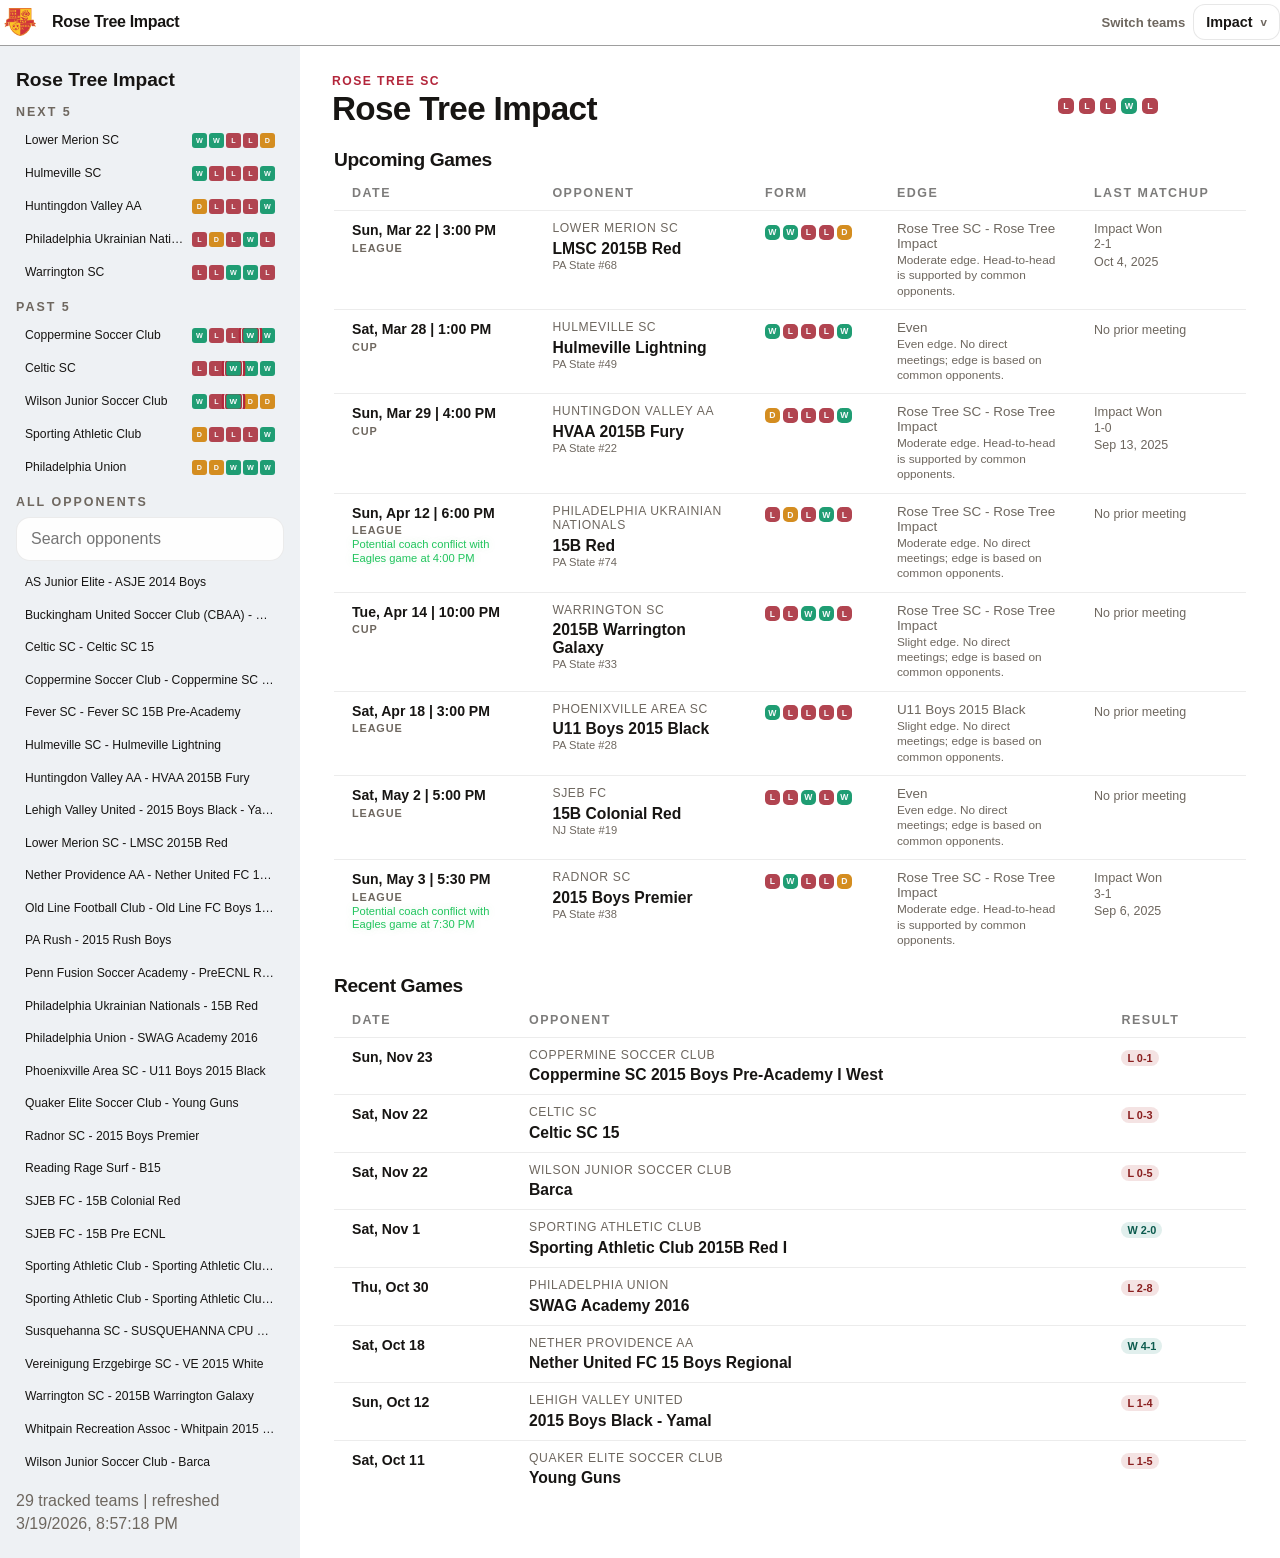
==== rtsc-soccer-wizard/web/index.html @ 635831fa "Initial GitHub Pages site" ====
<!DOCTYPE html>
<html lang="en">
  <head>
    <meta charset="UTF-8" />
    <meta name="viewport" content="width=device-width, initial-scale=1.0" />
    <title>Local Soccer Wizard</title>
    <link rel="icon" type="image/jpeg" href="../images/logo.jpg" />
    <link rel="stylesheet" href="./styles.css" />
  </head>
  <body>
    <header class="app-topbar">
      <div class="brand-lockup">
        <div class="brand-mark" aria-hidden="true">
          <img src="../images/logo.jpg" alt="" />
        </div>
        <div class="brand-copy">
          <span class="brand-name">Local Soccer Wizard</span>
        </div>
      </div>
      <button
        type="button"
        class="mobile-sidebar-toggle"
        id="mobile-sidebar-toggle"
        aria-controls="app-sidebar"
        aria-expanded="false"
        aria-label="Browse teams"
        >
        &#9776;
      </button>
      <nav class="anchor-nav" id="anchor-nav" aria-label="Anchor teams"></nav>
    </header>

    <div class="page-shell">
      <aside class="sidebar" id="app-sidebar">
        <div class="sidebar-header">
          <p class="anchor-highlight" id="sidebar-anchor-name"></p>
          <button type="button" class="mobile-sidebar-close" id="mobile-sidebar-close" aria-label="Close browse panel">Close</button>
        </div>

        <div class="sidebar-home">
          <button type="button" class="home-nav-button" id="home-nav-button">Home</button>
        </div>

        <section class="sidebar-section sidebar-switcher" id="sidebar-switcher">
          <h3>Switch Teams</h3>
          <div id="sidebar-anchor-switch"></div>
        </section>

        <div class="sidebar-sections">
          <section class="sidebar-section">
            <h3>Next 5</h3>
            <div id="upcoming-team-list" class="sidebar-link-list"></div>
          </section>
          <section class="sidebar-section">
            <h3>Past 5</h3>
            <div id="recent-team-list" class="sidebar-link-list"></div>
          </section>
          <section class="sidebar-section">
            <h3>All Opponents</h3>
            <div class="sidebar-section-search">
              <input id="team-search" class="search-input" type="search" placeholder="Search opponents" />
            </div>
            <div id="all-team-list" class="sidebar-link-list"></div>
          </section>
        </div>
        <div class="dataset-meta" id="dataset-meta">Loading dataset...</div>
      </aside>
      <button type="button" class="mobile-sidebar-backdrop" id="mobile-sidebar-backdrop" aria-label="Close browse panel" hidden></button>

      <main class="content">
        <section class="hero" id="hero">
          <div class="hero-copy">
              <div class="hero-nav">
                <button type="button" class="back-button" id="back-button">Back</button>
              </div>
              <p class="eyebrow" id="hero-eyebrow">Selected Team</p>
              <p class="hero-club" id="team-club"></p>
              <div class="hero-title-row">
                <h2 id="team-title">Loading...</h2>
                <a id="team-gotsport-link" href="#" target="_blank" rel="noreferrer">Open on GotSport</a>
              </div>
              <p id="team-subtitle"></p>
              <p class="hero-link-row"><button type="button" class="hero-home-link" id="team-home-link">Back to anchor home</button></p>
            </div>
          <div class="hero-meta" id="hero-meta" hidden></div>
        </section>

        <section class="summary-grid" id="summary-grid"></section>
        <section class="panel" id="compare-panel" hidden>
          <div class="compare-summary" id="compare-summary"></div>
        </section>
        <section class="panel" id="home-panel" hidden>
          <div class="panel-header">
            <div>
              <p class="eyebrow">Home</p>
              <h3 id="home-panel-title">Anchor Schedule Snapshot</h3>
              <p class="panel-copy" id="home-panel-copy"></p>
            </div>
          </div>
          <div class="home-sections">
            <div class="home-section">
              <div class="home-section-heading">
                <p class="home-section-kicker">Looking Ahead</p>
                <h4>Upcoming Games</h4>
                <p class="home-section-copy">Schedule pressure, opponent form, and quick matchup context for the next stretch.</p>
              </div>
              <div class="table-wrap">
                <table class="home-upcoming-table">
                  <thead>
                    <tr>
                      <th>Date</th>
                      <th>Opponent</th>
                      <th>Form</th>
                      <th>Edge</th>
                      <th>Last Matchup</th>
                    </tr>
                  </thead>
                  <tbody id="home-upcoming-body"></tbody>
                </table>
              </div>
            </div>
            <div class="home-section">
              <div class="home-section-heading">
                <p class="home-section-kicker">Recent Read</p>
                <h4>Recent Games</h4>
                <p class="home-section-copy">A clean look back at the latest results and the teams that shaped recent form.</p>
              </div>
              <div class="table-wrap">
                <table class="home-recent-table">
                  <thead>
                    <tr>
                      <th>Date</th>
                      <th>Opponent</th>
                      <th>Result</th>
                    </tr>
                  </thead>
                  <tbody id="home-recent-body"></tbody>
                </table>
              </div>
            </div>
          </div>
        </section>

        <section class="panel" id="matches-panel">
          <div class="panel-header">
          </div>

          <div class="home-sections matches-sections">
            <div class="home-section">
              <h4 id="historical-section-title">Historical Games</h4>
              <div class="table-wrap">
                <table>
                  <thead>
                    <tr>
                      <th>Date</th>
                      <th>Opponent</th>
                      <th>Result</th>
                      <th>Details</th>
                    </tr>
                  </thead>
                  <tbody id="historical-matches-body"></tbody>
                </table>
              </div>
            </div>
            <div class="home-section">
              <h4>Upcoming Games</h4>
              <div class="table-wrap">
                <table>
                  <thead>
                    <tr>
                      <th>Date</th>
                      <th>Opponent</th>
                      <th>Result</th>
                      <th>Details</th>
                    </tr>
                  </thead>
                  <tbody id="upcoming-matches-body"></tbody>
                </table>
              </div>
            </div>
          </div>
        </section>
      </main>
    </div>
    <script type="module" src="./app.js"></script>
  </body>
</html>
---- rtsc-soccer-wizard/web/styles.css ----
:root,
:root[data-theme="light"] {
  color-scheme: light;
  --bg: #edf0f4;
  --panel: rgba(255, 255, 255, 0.86);
  --panel-strong: #f9fafc;
  --ink: #1f2937;
  --muted: #5f6b7a;
  --accent: #b3263b;
  --accent-soft: rgba(179, 38, 59, 0.12);
  --accent-warm: #f0b323;
  --border: rgba(31, 41, 55, 0.12);
  --shadow: 0 18px 45px rgba(15, 23, 42, 0.12);
  --font-main: "Trebuchet MS", "Segoe UI", sans-serif;
  --font-display: Georgia, "Times New Roman", serif;
}

* {
  box-sizing: border-box;
}

body {
  margin: 0;
  min-height: 100vh;
  color: var(--ink);
  font-family: var(--font-main);
  background:
    radial-gradient(circle at top left, rgba(179, 38, 59, 0.08), transparent 32%),
    radial-gradient(circle at bottom right, rgba(15, 23, 42, 0.08), transparent 30%),
    linear-gradient(135deg, #f5f7fa, var(--bg));
}

a {
  color: var(--accent);
}

.page-shell {
  display: grid;
  grid-template-columns: 320px 1fr;
  min-height: 100vh;
}

.sidebar {
  padding: 18px 14px;
  border-right: 1px solid var(--border);
  background: rgba(244, 247, 251, 0.78);
  backdrop-filter: blur(8px);
}

.panel-header h3,
#team-title {
  margin: 0;
  font-family: var(--font-display);
  letter-spacing: 0.01em;
}

.anchor-highlight {
  margin: 0;
  color: var(--accent-warm);
  font-weight: 700;
  font-size: 1.1rem;
  line-height: 1.2;
}

.anchor-inline {
  margin: 0 0 8px;
}

.hero-club {
  margin: 0 0 4px;
  color: var(--muted);
  line-height: 1.2;
}

.eyebrow {
  margin: 0 0 8px;
  text-transform: uppercase;
  letter-spacing: 0.16em;
  font-size: 0.72rem;
  color: #9e2235;
  font-weight: 700;
}

#team-subtitle,
.dataset-meta {
  color: var(--muted);
  line-height: 1.45;
}

.dataset-meta {
  margin-top: 14px;
}

.sidebar-home {
  margin-top: 14px;
}

.home-nav-button {
  width: 100%;
  padding: 11px 12px;
  border: 1px solid rgba(179, 38, 59, 0.28);
  border-radius: 14px;
  background: rgba(240, 179, 35, 0.12);
  color: var(--accent);
  font: inherit;
  font-weight: 700;
  text-align: left;
  cursor: pointer;
}

.home-nav-button:hover {
  background: rgba(240, 179, 35, 0.18);
}

.search-label {
  display: block;
  margin-bottom: 6px;
  font-size: 0.85rem;
  color: var(--muted);
}

.mode-toggle {
  display: inline-flex;
  gap: 6px;
  padding: 3px;
  border: 1px solid var(--border);
  border-radius: 999px;
  background: rgba(255, 255, 255, 0.7);
}

.mode-option {
  position: relative;
  cursor: pointer;
}

.mode-option input {
  position: absolute;
  opacity: 0;
  inset: 0;
}

.mode-option span {
  display: inline-flex;
  align-items: center;
  justify-content: center;
  min-width: 60px;
  padding: 5px 10px;
  border-radius: 999px;
  color: var(--muted);
  font-size: 0.8rem;
  font-weight: 700;
}

.mode-option input:checked + span {
  background: rgba(240, 179, 35, 0.16);
  color: var(--accent);
}

.search-input,
.toolbar-search,
.toolbar-select {
  width: 100%;
  padding: 12px 14px;
  border: 1px solid var(--border);
  border-radius: 14px;
  background: rgba(255, 255, 255, 0.9);
  color: var(--ink);
  font: inherit;
}

.name-club {
  color: var(--muted);
  font-size: 0.75rem;
  line-height: 1.2;
}

.name-block {
  display: grid;
  gap: 2px;
}

.name-team {
  font-weight: 700;
  line-height: 1.2;
}

.name-rank {
  color: var(--muted);
  font-size: 0.72rem;
  line-height: 1.2;
}

.name-club.compact,
.name-team.compact {
  font-size: 0.86rem;
}

.name-link {
  display: block;
}

.content {
  width: min(1380px, 100%);
  margin: 0 auto;
  padding: 24px 28px 28px;
  display: grid;
  gap: 16px;
  align-content: start;
}

.topbar {
  display: flex;
  justify-content: flex-end;
  margin-bottom: -4px;
}

.settings-group {
  display: grid;
  gap: 4px;
  justify-items: end;
}

.settings-label {
  margin-bottom: 0;
}

.sidebar-sections {
  margin-top: 14px;
  display: grid;
  gap: 14px;
}

.sidebar-section h3 {
  margin: 0 0 8px;
  padding: 6px 8px;
  border-radius: 10px;
  background: rgba(240, 179, 35, 0.12);
  color: var(--accent);
  font-size: 0.8rem;
  text-transform: uppercase;
  letter-spacing: 0.12em;
}

.sidebar-link-list {
  display: grid;
  gap: 6px;
}

.sidebar-section-search {
  margin-bottom: 8px;
}

.sidebar-link {
  position: relative;
  display: grid;
  gap: 2px;
  width: 100%;
  padding: 8px 10px;
  border: 1px solid transparent;
  border-radius: 12px;
  background: rgba(255, 255, 255, 0.45);
  color: var(--ink);
  font: inherit;
  text-align: left;
  cursor: pointer;
}

.sidebar-link-compact {
  display: flex;
  align-items: center;
  justify-content: space-between;
  gap: 8px;
  min-width: 0;
  overflow: visible;
  padding: 5px 8px;
}

.sidebar-link:hover,
.sidebar-link.is-active {
  border-color: rgba(179, 38, 59, 0.25);
  background: rgba(255, 255, 255, 0.7);
}

.sidebar-link-title,
.sidebar-link-text {
  line-height: 1.25;
}

.sidebar-link-compact .sidebar-link-title,
.sidebar-link-compact .sidebar-link-text {
  font-size: 0.76rem;
  line-height: 1.2;
}

.sidebar-link-inline {
  display: inline-flex;
  align-items: baseline;
  gap: 0;
  min-width: 0;
  flex: 1 1 auto;
  white-space: nowrap;
  overflow: hidden;
  text-overflow: ellipsis;
}

.sidebar-link-inline .sidebar-link-text,
.sidebar-link-inline .sidebar-link-date {
  overflow: hidden;
  text-overflow: ellipsis;
}

.sidebar-link-date {
  font-size: 0.76rem;
  line-height: 1.2;
  color: var(--text-muted);
  flex: 0 1 auto;
}

.sidebar-form-strip {
  display: inline-flex;
  align-items: center;
  gap: 2px;
  flex: 0 0 auto;
  max-width: 100%;
  overflow: hidden;
}

.sidebar-form-strip .home-form-cell {
  min-width: 11px;
  min-height: 11px;
  padding: 0;
  border-radius: 3px;
  font-size: 0.45rem;
  line-height: 11px;
}

.sidebar-link-meta,
.sidebar-empty {
  color: var(--muted);
  font-size: 0.76rem;
}

.hero,
.panel,
.summary-card {
  background: var(--panel);
  border: 1px solid var(--border);
  border-radius: 24px;
  box-shadow: var(--shadow);
  backdrop-filter: blur(8px);
}

.hero {
  display: flex;
  justify-content: space-between;
  gap: 14px;
  padding: 20px 22px;
}

.hero-nav {
  margin-bottom: 4px;
}

.back-button {
  padding: 6px 10px;
  border: 1px solid var(--border);
  border-radius: 999px;
  background: rgba(255, 255, 255, 0.5);
  color: var(--muted);
  font: inherit;
  cursor: pointer;
}

.back-button:hover {
  background: rgba(255, 255, 255, 0.75);
}

#team-title {
  font-size: clamp(2rem, 2vw, 2.7rem);
}

.hero-meta {
  display: flex;
  flex-wrap: wrap;
  gap: 8px;
  align-content: flex-start;
  justify-content: flex-end;
}

.summary-grid {
  display: grid;
  grid-template-columns: repeat(auto-fit, minmax(170px, 1fr));
  gap: 8px;
  align-items: start;
  grid-auto-rows: 1fr;
}

.summary-card {
  padding: 16px 18px;
  align-self: start;
  min-height: 150px;
  display: flex;
  flex-direction: column;
}

.summary-card h4,
.summary-card p {
  margin: 0;
}

.summary-card h4 {
  color: var(--muted);
  font-size: 0.82rem;
  text-transform: uppercase;
  letter-spacing: 0.12em;
}

.summary-card p {
  margin-top: 8px;
  font-size: 1.7rem;
  font-family: var(--font-display);
}

.summary-value {
  min-height: 2.3em;
}

.summary-card.compact p {
  font-size: 1.25rem;
}

.summary-value-positive {
  color: #2ea8a1;
}

.summary-value-negative {
  color: #2ea8a1;
}

.summary-value-neutral {
  color: var(--muted);
}

.summary-card .summary-subtext {
  margin-top: 4px;
  color: var(--muted);
  font-size: 0.84rem;
  line-height: 1.35;
}

.summary-card-insights {
  min-width: min(420px, 100%);
  padding: 4px 0 0;
}

.summary-insight-list {
  margin: 4px 0 0;
  padding-left: 18px;
  color: var(--muted);
  font-size: 0.88rem;
  line-height: 1.35;
}

.summary-insight-list li + li {
  margin-top: 4px;
}

.summary-insight-label {
  color: var(--ink);
  font-weight: 600;
}

.summary-headtohead-list {
  display: grid;
  gap: 6px;
  margin-top: 4px;
}

.summary-headtohead-item {
  display: grid;
  grid-template-columns: auto auto 1fr auto;
  gap: 8px;
  align-items: center;
  min-width: 0;
  padding: 8px 10px;
  border: 1px solid rgba(23, 21, 19, 0.08);
  border-radius: 12px;
  background: rgba(255, 255, 255, 0.72);
}

.summary-headtohead-date,
.summary-headtohead-score {
  color: var(--muted);
  font-size: 0.82rem;
  line-height: 1.3;
}

.summary-headtohead-opponent {
  color: var(--ink);
  font-size: 0.86rem;
  line-height: 1.3;
  font-weight: 600;
}

.compare-ribbon {
  display: grid;
  grid-template-columns: 2.1fr 1.25fr 0.9fr;
  gap: 18px;
  align-items: start;
  padding: 6px 0 2px;
}

.compare-ribbon-section {
  min-width: 0;
}

.compare-ribbon-kicker {
  display: block;
  margin-bottom: 8px;
  color: var(--muted);
  font-size: 0.7rem;
  font-weight: 700;
  letter-spacing: 0.14em;
  text-transform: uppercase;
}

.compare-ribbon-value,
.compare-ribbon-edge-label {
  color: var(--ink);
  font-size: 0.92rem;
  line-height: 1.45;
}

.compare-ribbon-match-list {
  display: grid;
  gap: 6px;
}

.compare-ribbon-match {
  display: grid;
  grid-template-columns: auto 1fr auto auto;
  gap: 8px;
  align-items: center;
  min-width: 0;
}

.compare-ribbon-date,
.compare-ribbon-score,
.compare-ribbon-empty,
.compare-ribbon-record-label,
.compare-ribbon-edge-note {
  color: var(--muted);
  font-size: 0.82rem;
  line-height: 1.35;
}

.compare-ribbon-opponent,
.compare-ribbon-record-value {
  color: var(--ink);
  font-size: 0.86rem;
  line-height: 1.3;
}

.compare-ribbon-opponent {
  overflow: hidden;
  text-overflow: ellipsis;
  white-space: nowrap;
}

.compare-ribbon-records {
  display: grid;
  gap: 6px;
}

.compare-ribbon-record {
  display: flex;
  align-items: baseline;
  justify-content: space-between;
  gap: 10px;
}

.compare-ribbon-record-label,
.compare-ribbon-record-value {
  white-space: nowrap;
}

.compare-ribbon-edge-label {
  font-weight: 500;
}

.compare-ribbon-edge-note {
  margin-top: 4px;
}

.panel {
  padding: 16px 18px;
}

.home-sections {
  display: grid;
  grid-template-columns: 1fr;
  gap: 14px;
  align-items: start;
}

.matches-sections {
  gap: 12px;
}

.home-section {
  align-self: start;
  padding: 14px 16px;
  border-radius: 20px;
  background: rgba(255, 255, 255, 0.62);
  border: 1px solid var(--border);
}

.home-section h4 {
  margin: 0 0 8px;
  font-family: var(--font-display);
  font-size: 1.22rem;
}

.hero-home {
  position: relative;
  overflow: visible;
  align-items: start;
  min-height: 118px;
  padding: 16px 18px 14px;
  border-color: rgba(240, 191, 76, 0.16);
  background:
    linear-gradient(135deg, rgba(222, 75, 96, 0.08), transparent 34%),
    radial-gradient(circle at top right, rgba(240, 191, 76, 0.12), transparent 36%),
    linear-gradient(180deg, rgba(11, 16, 22, 0.12), rgba(11, 16, 22, 0));
}

.hero-home::after {
  content: "";
  position: absolute;
  inset: 0;
  background:
    linear-gradient(90deg, rgba(255, 255, 255, 0.02), transparent 24%),
    linear-gradient(180deg, transparent 0%, rgba(255, 255, 255, 0.015) 100%);
  pointer-events: none;
}

.hero-home .hero-copy {
  position: relative;
  z-index: 1;
  max-width: 760px;
}

.hero-home .eyebrow {
  margin-bottom: 6px;
}

.hero-home .hero-club {
  margin-bottom: 2px;
  font-size: 0.95rem;
  letter-spacing: 0.08em;
  text-transform: uppercase;
}

.hero-home #team-title {
  font-size: clamp(2.2rem, 3.6vw, 3.4rem);
  line-height: 0.94;
  max-width: 13ch;
}

.hero-home #team-subtitle {
  max-width: 58ch;
  margin: 8px 0 0;
  font-size: 0.94rem;
  line-height: 1.45;
}

.hero-home #team-gotsport-link,
.home-dashboard .panel-header .eyebrow {
  color: var(--accent-warm);
}

.hero-home .hero-nav,
.hero-home #team-gotsport-link {
  display: none;
}

.hero-home .hero-meta {
  position: relative;
  z-index: 1;
  flex: 0 0 auto;
  justify-content: flex-end;
  min-width: 210px;
}

.home-dashboard {
  padding-top: 6px;
}

.home-dashboard .panel-header {
  margin-bottom: 18px;
}

.home-dashboard #home-panel-title {
  font-size: clamp(1.6rem, 2.3vw, 2.3rem);
  line-height: 1.02;
}

.hero-stat-card {
  min-width: 200px;
  padding: 10px 12px;
  border-radius: 16px;
  border: 1px solid rgba(240, 191, 76, 0.16);
  background: rgba(9, 14, 22, 0.22);
  box-shadow: inset 0 1px 0 rgba(255, 255, 255, 0.03);
}

.hero-stat-label {
  display: inline-block;
  margin-bottom: 8px;
  color: var(--muted);
  font-size: 0.72rem;
  font-weight: 700;
  letter-spacing: 0.14em;
  text-transform: uppercase;
}

.hero-stat-card .home-form-strip {
  gap: 5px;
}

.hero-stat-card .home-form-cell {
  width: 22px;
  height: 22px;
  border-radius: 7px;
  font-size: 0.7rem;
}

.hero-stat-caption,
.hero-stat-empty {
  margin-top: 8px;
  color: var(--muted);
  font-size: 0.8rem;
  line-height: 1.35;
}

.home-metric {
  position: relative;
  overflow: hidden;
  background:
    linear-gradient(180deg, rgba(255, 255, 255, 0.1), transparent 100%),
    var(--panel);
}

.home-metric::before {
  content: "";
  position: absolute;
  inset: 0 auto 0 0;
  width: 4px;
  background: linear-gradient(180deg, var(--accent-warm), rgba(222, 75, 96, 0.5));
  opacity: 0.9;
}

.home-metric-featured {
  background:
    linear-gradient(135deg, rgba(240, 191, 76, 0.16), rgba(222, 75, 96, 0.08) 58%, transparent),
    var(--panel);
  border-color: rgba(240, 191, 76, 0.24);
}

.home-metric p {
  font-size: 1.9rem;
  line-height: 1.02;
}

.home-metric .summary-subtext {
  font-size: 0.86rem;
}

.home-section .table-wrap {
  border-radius: 16px;
  overflow: hidden;
  border: 1px solid rgba(148, 163, 184, 0.12);
  padding-top: 8px;
}

.home-section table {
  background: rgba(255, 255, 255, 0.02);
}

.home-section thead th {
  padding: 6px 14px 12px;
}

.home-section tbody td {
  padding: 12px 14px;
}

.home-upcoming-table thead th:nth-child(3),
.home-upcoming-table tbody td:nth-child(3) {
  width: 132px;
}

.home-upcoming-table thead th:nth-child(5),
.home-upcoming-table tbody td:nth-child(5) {
  width: 170px;
}

.home-section tbody tr:hover td {
  background: rgba(240, 191, 76, 0.04);
}

.home-date-pill {
  display: inline-flex;
  align-items: center;
  padding: 6px 10px;
  border-radius: 999px;
  background: rgba(148, 163, 184, 0.1);
  color: var(--ink);
  font-size: 0.82rem;
  font-weight: 700;
  letter-spacing: 0.02em;
}

.home-date-stack {
  display: inline-grid;
  gap: 2px;
}

.home-date-inline {
  display: inline-block;
  color: var(--ink);
  font-size: 0.88rem;
  font-weight: 600;
  line-height: 1.25;
}

.home-time-pill {
  display: inline-flex;
  align-items: center;
  justify-content: center;
  padding: 4px 8px;
  border-radius: 999px;
  font-size: 0.72rem;
  font-weight: 600;
  line-height: 1;
  color: var(--text-muted);
  background: rgba(148, 163, 184, 0.1);
}

.home-conflict-note {
  display: block;
  font-size: 0.7rem;
  line-height: 1.2;
  color: var(--text-muted);
}

.home-conflict-conflict {
  color: #22c55e;
  font-weight: 800;
  text-shadow: 0 0 10px rgba(34, 197, 94, 0.18);
}

.home-conflict-possible {
  color: #d8c79c;
}

.home-competition-pill {
  display: inline-flex;
  align-items: center;
  justify-content: center;
  width: fit-content;
  padding: 3px 8px;
  border-radius: 999px;
  font-size: 0.68rem;
  font-weight: 700;
  letter-spacing: 0.08em;
  text-transform: uppercase;
  color: var(--muted);
  background: rgba(148, 163, 184, 0.12);
}

.home-competition-league {
  color: #8f5b00;
  background: rgba(240, 191, 76, 0.16);
}

.home-competition-tournament {
  color: #8bb8ff;
  background: rgba(139, 184, 255, 0.16);
}

.home-competition-cup {
  color: #9ce0cf;
  background: rgba(31, 157, 115, 0.18);
}

#home-panel .name-block {
  gap: 4px;
}

#home-panel .name-club.compact {
  font-size: 0.76rem;
  letter-spacing: 0.05em;
  text-transform: uppercase;
}

#home-panel .name-team.compact {
  font-size: 0.98rem;
  line-height: 1.15;
}

#home-panel .name-rank.compact {
  display: block;
  margin-top: 1px;
  font-size: 0.7rem;
}

.home-edge-stack {
  gap: 6px;
}

.home-edge-row {
  display: flex;
  flex-wrap: wrap;
  gap: 8px;
  align-items: center;
}

.home-edge-label {
  color: var(--muted);
  font-size: 0.78rem;
  text-transform: uppercase;
  letter-spacing: 0.12em;
}

.home-edge-pill {
  display: inline-flex;
  align-items: center;
  padding: 5px 10px;
  border-radius: 999px;
  font-size: 0.84rem;
  font-weight: 700;
  background: rgba(148, 163, 184, 0.12);
}

.home-edge-note {
  max-width: 38ch;
  font-size: 0.8rem;
  line-height: 1.35;
}

.home-form-strip {
  display: inline-grid;
  grid-auto-flow: column;
  gap: 3px;
  align-items: center;
}

.home-form-cell {
  position: relative;
  display: inline-flex;
  align-items: center;
  justify-content: center;
  width: 15px;
  height: 15px;
  border-radius: 5px;
  border: 1px solid transparent;
  font-size: 0.54rem;
  font-weight: 800;
  letter-spacing: 0.02em;
  color: #f8fafc;
  background: rgba(148, 163, 184, 0.16);
  cursor: default;
  outline: none;
}

.home-form-cell::before,
.home-form-cell::after {
  position: absolute;
  left: 50%;
  pointer-events: none;
  opacity: 0;
  transform: translateX(-50%) translateY(4px);
  transition: opacity 120ms ease, transform 120ms ease;
  z-index: 40;
}

.home-form-cell::before {
  content: attr(data-tooltip);
  bottom: calc(100% + 8px);
  min-width: max-content;
  max-width: 220px;
  padding: 7px 9px;
  border-radius: 10px;
  background: rgba(23, 21, 19, 0.94);
  color: #f8fafc;
  font-size: 0.72rem;
  font-weight: 600;
  line-height: 1.3;
  letter-spacing: 0;
  text-align: center;
  white-space: normal;
  box-shadow: 0 10px 22px rgba(15, 23, 42, 0.18);
}

.home-form-cell::after {
  content: "";
  bottom: calc(100% + 3px);
  border-width: 5px 5px 0;
  border-style: solid;
  border-color: rgba(23, 21, 19, 0.94) transparent transparent;
}

.home-form-cell:hover::before,
.home-form-cell:hover::after,
.home-form-cell:focus-visible::before,
.home-form-cell:focus-visible::after {
  opacity: 1;
  transform: translateX(-50%) translateY(0);
}

.home-form-cell:focus-visible {
  box-shadow: 0 0 0 2px rgba(23, 21, 19, 0.16);
}

.home-form-cell-anchor-match {
  border-color: rgba(179, 38, 59, 1);
  box-shadow:
    0 0 0 2px #ffffff,
    0 0 0 4px rgba(179, 38, 59, 0.95);
}

.sidebar-form-strip .home-form-cell-anchor-match {
  border-color: rgba(179, 38, 59, 1);
  box-shadow:
    0 0 0 1px #ece8e1,
    0 0 0 3px rgba(179, 38, 59, 1);
  transform: scale(1.12);
  z-index: 1;
}

.home-form-win {
  background: #1f9d73;
}

.home-form-loss {
  background: #b14450;
}

.home-form-draw {
  background: #d48d20;
}

.home-form-unknown {
  background: rgba(148, 163, 184, 0.24);
  color: var(--ink);
}

.home-form-empty {
  color: var(--muted);
  font-size: 0.84rem;
}

.home-last-matchup {
  display: grid;
  gap: 2px;
}

.home-last-matchup-result {
  display: grid;
  gap: 1px;
  font-size: 0.8rem;
  font-weight: 500;
  line-height: 1.2;
}

.home-last-matchup-label,
.home-last-matchup-score {
  display: block;
}

.home-last-matchup-score {
  font-size: 0.76rem;
}

.home-last-matchup-date,
.home-last-matchup-empty {
  color: var(--muted);
  font-size: 0.78rem;
  line-height: 1.3;
}

.home-result-pill {
  min-width: 28px;
  padding-inline: 7px;
  margin-right: 0;
}

.edge-stack {
  display: grid;
  gap: 4px;
}

.edge-inline {
  display: flex;
  flex-wrap: wrap;
  gap: 6px;
  align-items: baseline;
}

.edge-prefix {
  color: var(--muted);
  font-size: inherit;
}

.edge-name {
  font-weight: 400;
  font-size: inherit;
}

.edge-note {
  color: var(--muted);
  font-size: 0.74rem;
  line-height: 1.3;
}

.edge-team {
  color: #0d4b8f;
}

.edge-impact {
  color: #8f5b00;
}

.edge-even {
  color: #4d5561;
}

.panel-header {
  display: flex;
  justify-content: space-between;
  align-items: flex-end;
  gap: 12px;
  margin-bottom: 0;
}

.toolbar {
  display: flex;
  gap: 8px;
  align-items: center;
}

.toolbar-select {
  width: 180px;
}

.toolbar-search {
  width: 260px;
}

.table-wrap {
  overflow: auto;
}

table {
  width: 100%;
  border-collapse: collapse;
}

thead th {
  text-align: left;
  font-size: 0.78rem;
  text-transform: uppercase;
  letter-spacing: 0.12em;
  color: var(--muted);
  padding: 0 10px 12px;
}

tbody td {
  padding: 10px 8px;
  border-top: 1px solid var(--border);
  vertical-align: top;
}

.table-link {
  padding: 0;
  border: 0;
  background: none;
  color: var(--accent);
  font: inherit;
  text-align: left;
  cursor: pointer;
}

.table-link:hover {
  text-decoration: underline;
}

.opponent-cell {
  display: grid;
  gap: 1px;
}

.compare-box {
  padding: 6px 7px;
  border-radius: 12px;
  background: rgba(240, 179, 35, 0.08);
  border: 1px solid rgba(179, 38, 59, 0.16);
}

.compare-label {
  display: block;
  margin-bottom: 3px;
  font-size: 0.74rem;
  text-transform: uppercase;
  letter-spacing: 0.12em;
  color: var(--accent);
  font-weight: 700;
}

.compare-list {
  display: grid;
  gap: 3px;
}

.compare-item {
  font-size: 0.75rem;
  color: var(--ink);
}

.compare-result {
  display: inline-flex;
  align-items: center;
  justify-content: center;
  min-width: 24px;
  padding: 2px 6px;
  margin-right: 6px;
  border-radius: 999px;
  font-size: 0.68rem;
  font-weight: 700;
}

.compare-result-win {
  color: #0c5b4e;
  background: rgba(15, 122, 108, 0.12);
}

.compare-result-loss {
  color: #8a1f1f;
  background: rgba(177, 59, 59, 0.14);
}

.compare-result-draw {
  color: #4d5561;
  background: rgba(77, 85, 97, 0.14);
}

.result-cell {
  min-width: 150px;
}

.result-primary {
  display: inline-flex;
  align-items: center;
  gap: 6px;
  font-weight: 700;
}

.result-score {
  font-size: 1rem;
}

.result-secondary {
  margin-top: 4px;
}

.details-cell {
  min-width: 210px;
}

.details-primary {
  font-weight: 600;
  font-size: 0.92rem;
  line-height: 1.25;
}

.details-secondary {
  margin-top: 2px;
  font-size: 0.78rem;
  color: var(--muted);
  line-height: 1.25;
}

.status-pill {
  display: inline-flex;
  align-items: center;
  padding: 6px 10px;
  border-radius: 999px;
  font-size: 0.8rem;
  font-weight: 700;
  text-transform: capitalize;
}

.status-completed {
  color: #0c5b4e;
  background: rgba(15, 122, 108, 0.12);
}

.status-scheduled {
  color: #8f4f15;
  background: rgba(219, 125, 54, 0.14);
}

.status-awaiting_result {
  color: #7f1d1d;
  background: rgba(177, 59, 59, 0.14);
}

.muted {
  color: var(--muted);
}

.empty-state {
  padding: 12px 8px;
  color: var(--muted);
}

[hidden] {
  display: none !important;
}

:root[data-theme="dark"] {
  color-scheme: dark;
  --bg: #11161d;
  --panel: rgba(24, 31, 42, 0.9);
  --panel-strong: #19212c;
  --ink: #e7edf5;
  --muted: #a4afbd;
  --accent: #de4b60;
  --accent-soft: rgba(222, 75, 96, 0.16);
  --accent-warm: #f0bf4c;
  --border: rgba(148, 163, 184, 0.16);
  --shadow: 0 18px 45px rgba(2, 6, 23, 0.38);
}

:root[data-theme="dark"] body {
  background:
    radial-gradient(circle at top left, rgba(222, 75, 96, 0.1), transparent 30%),
    radial-gradient(circle at bottom right, rgba(71, 85, 105, 0.18), transparent 28%),
    linear-gradient(135deg, #0b1016, var(--bg));
}

:root[data-theme="dark"] .sidebar {
  background: rgba(15, 23, 32, 0.82);
}

:root[data-theme="dark"] .search-input,
:root[data-theme="dark"] .toolbar-search,
:root[data-theme="dark"] .toolbar-select {
  background: rgba(17, 24, 39, 0.92);
  color: var(--ink);
}

:root[data-theme="dark"] .mode-toggle {
  background: rgba(17, 24, 39, 0.92);
}

:root[data-theme="dark"] .back-button {
  background: rgba(17, 24, 39, 0.65);
}

:root[data-theme="dark"] .home-nav-button {
  background: rgba(240, 191, 76, 0.12);
  border-color: rgba(240, 191, 76, 0.24);
}

:root[data-theme="dark"] .home-section {
  background: rgba(17, 24, 39, 0.55);
}

:root[data-theme="dark"] .hero-home {
  border-color: rgba(240, 191, 76, 0.18);
  background:
    linear-gradient(135deg, rgba(222, 75, 96, 0.12), transparent 36%),
    radial-gradient(circle at top right, rgba(240, 191, 76, 0.13), transparent 34%),
    linear-gradient(180deg, rgba(8, 12, 18, 0.72), rgba(12, 17, 24, 0.52));
}

:root[data-theme="dark"] .hero-stat-card {
  background: rgba(9, 14, 22, 0.46);
  border-color: rgba(240, 191, 76, 0.18);
}

:root[data-theme="dark"] .home-metric {
  background:
    linear-gradient(180deg, rgba(255, 255, 255, 0.02), transparent),
    rgba(15, 23, 32, 0.8);
}

:root[data-theme="dark"] .home-metric-featured {
  background:
    linear-gradient(135deg, rgba(240, 191, 76, 0.14), rgba(222, 75, 96, 0.08) 58%, transparent),
    rgba(15, 23, 32, 0.92);
}

:root[data-theme="dark"] .home-section {
  background: linear-gradient(180deg, rgba(19, 28, 39, 0.95), rgba(15, 23, 32, 0.82));
  border-color: rgba(148, 163, 184, 0.14);
}

:root[data-theme="dark"] .home-section .table-wrap {
  background: rgba(9, 14, 22, 0.46);
  border-color: rgba(148, 163, 184, 0.12);
}

:root[data-theme="dark"] .home-section tbody tr:hover td {
  background: rgba(240, 191, 76, 0.05);
}

:root[data-theme="dark"] .home-date-pill {
  background: rgba(148, 163, 184, 0.14);
  color: #eef4fb;
}

:root[data-theme="dark"] .home-time-pill {
  background: rgba(148, 163, 184, 0.12);
  color: #b7c4d4;
}

:root[data-theme="dark"] .home-conflict-note {
  color: #c2cfdd;
}

:root[data-theme="dark"] .home-competition-pill {
  color: #dbe4ef;
  background: rgba(148, 163, 184, 0.14);
}

:root[data-theme="dark"] .home-competition-league {
  color: #ffd978;
  background: rgba(240, 191, 76, 0.16);
}

:root[data-theme="dark"] .home-competition-tournament {
  color: #8bb8ff;
  background: rgba(139, 184, 255, 0.18);
}

:root[data-theme="dark"] .home-competition-cup {
  color: #9ce0cf;
  background: rgba(31, 157, 115, 0.2);
}

:root[data-theme="dark"] .home-edge-pill.edge-impact {
  background: rgba(240, 191, 76, 0.16);
}

:root[data-theme="dark"] .home-edge-pill.edge-team {
  background: rgba(139, 184, 255, 0.18);
}

:root[data-theme="dark"] .home-edge-pill.edge-even {
  background: rgba(192, 202, 216, 0.14);
}

:root[data-theme="dark"] .home-form-win {
  background: #1f9d73;
}

:root[data-theme="dark"] .home-form-loss {
  background: #b14450;
}

:root[data-theme="dark"] .home-form-draw {
  background: #d48d20;
}

:root[data-theme="dark"] .home-form-unknown {
  background: rgba(148, 163, 184, 0.24);
  color: #eef4fb;
}

:root[data-theme="dark"] .sidebar-link {
  background: rgba(17, 24, 39, 0.55);
}

:root[data-theme="dark"] .sidebar-section h3 {
  background: rgba(240, 191, 76, 0.12);
  color: #ffd978;
}

:root[data-theme="dark"] .sidebar-link:hover,
:root[data-theme="dark"] .sidebar-link.is-active {
  background: rgba(17, 24, 39, 0.85);
  border-color: rgba(240, 191, 76, 0.24);
}

:root[data-theme="dark"] .compare-box {
  background: rgba(240, 191, 76, 0.08);
  border-color: rgba(222, 75, 96, 0.2);
}

:root[data-theme="dark"] .edge-team {
  color: #8bb8ff;
}

:root[data-theme="dark"] .edge-impact {
  color: #ffd978;
}

:root[data-theme="dark"] .edge-even {
  color: #c0cad8;
}

:root[data-theme="dark"] .compare-result-draw {
  color: #c0cad8;
  background: rgba(148, 163, 184, 0.18);
}

:root[data-theme="dark"] .compare-result-win {
  color: #9ce0cf;
  background: rgba(15, 122, 108, 0.2);
}

:root[data-theme="dark"] .compare-result-loss {
  color: #ffb4b4;
  background: rgba(177, 59, 59, 0.22);
}

@media (max-width: 980px) {
  .page-shell {
    grid-template-columns: 1fr;
  }

  .sidebar {
    border-right: 0;
    border-bottom: 1px solid var(--border);
  }

  .hero,
  .panel-header,
  .toolbar {
    flex-direction: column;
    align-items: stretch;
  }

  .topbar {
    justify-content: stretch;
  }

  .settings-group {
    justify-items: stretch;
  }

  .toolbar-search,
  .toolbar-select {
    width: 100%;
  }

  .content {
    width: 100%;
    padding: 18px 16px 22px;
  }

  .hero-home {
    min-height: auto;
    padding: 16px 16px 14px;
  }

  .hero-home .hero-meta {
    min-width: 0;
    width: 100%;
    justify-content: flex-start;
  }

  .hero-home #team-title,
  .home-dashboard #home-panel-title {
    max-width: none;
  }
}

/* Anchor home redesign */
:root,
:root[data-theme="light"] {
  --bg: #f3efe8;
  --panel: rgba(255, 251, 245, 0.92);
  --panel-strong: #fffaf4;
  --ink: #1c1b19;
  --muted: #6a655d;
  --accent: #0f8b63;
  --accent-soft: rgba(15, 139, 99, 0.1);
  --accent-warm: #d8a85a;
  --border: rgba(28, 27, 25, 0.1);
  --shadow: 0 24px 54px rgba(58, 45, 24, 0.08);
  --font-main: "Aptos", "Segoe UI", sans-serif;
  --font-display: "Aptos Display", "Aptos", "Segoe UI", sans-serif;
}

body {
  background:
    radial-gradient(circle at top left, rgba(15, 139, 99, 0.08), transparent 28%),
    radial-gradient(circle at bottom right, rgba(216, 168, 90, 0.14), transparent 32%),
    linear-gradient(180deg, #faf7f2, var(--bg));
}

.page-shell {
  grid-template-columns: 300px 1fr;
}

.sidebar {
  padding: 22px 16px;
  background: rgba(237, 240, 244, 0.9);
  border-right: 0;
}

.sidebar-header h1,
.panel-header h3,
#team-title {
  letter-spacing: -0.02em;
}

.anchor-highlight {
  color: #24211c;
  font-size: 1.2rem;
}

.sidebar-header h1 {
  font-size: 1.08rem;
  font-weight: 600;
}

.eyebrow,
.home-section-kicker {
  color: var(--accent);
}

.content {
  padding: 28px 32px 36px;
  gap: 20px;
}

.hero,
.panel,
.summary-card {
  border-radius: 24px;
  box-shadow: none;
  border: 0;
}

.hero {
  gap: 22px;
  padding: 10px 2px 8px;
  background: transparent;
}

#team-title {
  font-size: clamp(2.15rem, 2.6vw, 3.3rem);
  line-height: 0.96;
}

.panel {
  padding: 8px 2px;
  background: transparent;
}

.panel-copy {
  margin: 10px 0 0;
  max-width: 68ch;
  color: var(--muted);
  font-size: 0.94rem;
  line-height: 1.55;
}

.app-topbar {
  display: flex;
  align-items: center;
  justify-content: space-between;
  gap: 20px;
  position: sticky;
  top: 0;
  z-index: 20;
  padding: 12px 24px 8px;
  width: 100%;
  background: #ffffff;
  border-bottom: 0;
  box-shadow: inset 0 -1px 0 rgba(0, 0, 0, 0.38);
}

.brand-lockup {
  display: inline-flex;
  align-items: center;
  gap: 12px;
}

.brand-mark {
  display: inline-flex;
  align-items: center;
  justify-content: center;
  width: 40px;
  height: 40px;
  padding: 4px;
  border-radius: 10px;
  overflow: hidden;
  background: transparent;
}

.brand-mark img {
  display: block;
  width: 100%;
  height: 100%;
  object-fit: contain;
}

.brand-name {
  color: var(--ink);
  font-size: 1rem;
  font-weight: 700;
  letter-spacing: -0.02em;
}

.anchor-nav {
  display: flex;
  flex: 1;
  gap: 12px;
  align-items: center;
  justify-content: space-between;
}

.anchor-nav-picker-label {
  color: var(--muted);
  font-size: 0.82rem;
  font-weight: 600;
}

.anchor-nav-home-slot {
  flex: 1;
  display: flex;
  justify-content: center;
  min-width: 0;
}

.anchor-nav-picker {
  display: inline-flex;
  align-items: center;
  gap: 8px;
  margin-left: auto;
}

.anchor-nav-menu-wrap {
  position: relative;
}

.anchor-nav-trigger,
.anchor-nav-link {
  display: inline-flex;
  align-items: center;
  gap: 8px;
  padding: 9px 12px;
  border: 1px solid rgba(23, 21, 19, 0.1);
  border-radius: 12px;
  background: rgba(255, 255, 255, 0.75);
  color: var(--ink);
  font: inherit;
  font-size: 0.9rem;
  font-weight: 600;
  cursor: pointer;
}

.anchor-nav-trigger:hover,
.anchor-nav-link:hover {
  background: rgba(23, 21, 19, 0.04);
}

.anchor-nav-trigger-icon {
  font-size: 0.72rem;
  color: var(--muted);
}

.anchor-nav-menu {
  position: absolute;
  top: calc(100% + 8px);
  right: 0;
  min-width: 180px;
  padding: 6px;
  border: 1px solid rgba(23, 21, 19, 0.1);
  border-radius: 14px;
  background: #ffffff;
  box-shadow: 0 14px 30px rgba(15, 23, 42, 0.12);
  z-index: 30;
}

.anchor-nav-menu-item {
  display: flex;
  width: 100%;
  padding: 10px 12px;
  border: 0;
  border-radius: 10px;
  background: transparent;
  color: var(--ink);
  font: inherit;
  font-size: 0.9rem;
  text-align: left;
  cursor: pointer;
}

.sidebar-link[data-tooltip]::before,
.sidebar-link[data-tooltip]::after {
  position: absolute;
  left: 50%;
  pointer-events: none;
  opacity: 0;
  transform: translateX(-50%) translateY(4px);
  transition: opacity 120ms ease, transform 120ms ease;
  z-index: 40;
}

.sidebar-link[data-tooltip]::before {
  content: attr(data-tooltip);
  bottom: calc(100% + 8px);
  min-width: max-content;
  max-width: 240px;
  padding: 7px 9px;
  border-radius: 10px;
  background: rgba(23, 21, 19, 0.94);
  color: #f8fafc;
  font-size: 0.72rem;
  font-weight: 600;
  line-height: 1.3;
  letter-spacing: 0;
  text-align: center;
  white-space: normal;
  box-shadow: 0 10px 22px rgba(15, 23, 42, 0.18);
}

.sidebar-link[data-tooltip]::after {
  content: "";
  bottom: calc(100% + 3px);
  border-width: 5px 5px 0;
  border-style: solid;
  border-color: rgba(23, 21, 19, 0.94) transparent transparent;
}

.sidebar-link[data-tooltip]:hover::before,
.sidebar-link[data-tooltip]:hover::after,
.sidebar-link[data-tooltip]:focus-visible::before,
.sidebar-link[data-tooltip]:focus-visible::after {
  opacity: 1;
  transform: translateX(-50%) translateY(0);
}

.anchor-nav-menu-item:hover {
  background: rgba(23, 21, 19, 0.05);
}

.anchor-nav-home-link {
  background: rgba(15, 139, 99, 0.08);
}

.hero-home {
  min-height: auto;
  padding: 2px 0 8px;
  background: transparent;
}

.hero-home::after {
  display: none;
}

.hero-home .hero-copy {
  max-width: 760px;
}

.hero-home .hero-club {
  margin-bottom: 6px;
  font-size: 0.8rem;
  color: var(--accent);
  font-weight: 700;
}

.hero-home #team-title {
  font-size: clamp(2rem, 3vw, 2.9rem);
  line-height: 0.94;
  max-width: none;
}

.hero-home #team-subtitle {
  display: none;
}

.hero-home .hero-meta {
  min-width: 230px;
  align-self: center;
}

.home-dashboard {
  padding-top: 0;
}

.home-dashboard .panel-header {
  margin-bottom: 14px;
}

.home-dashboard #home-panel-title {
  font-size: clamp(1.6rem, 2.2vw, 2.1rem);
  line-height: 0.98;
}

.hero-utility-stack {
  display: grid;
  gap: 0;
  width: min(220px, 100%);
}

.hero-utility-card {
  padding: 8px 0 0;
  border-radius: 0;
  border: 0;
  background: transparent;
  box-shadow: none;
}

.hero-form-card .home-form-strip {
  gap: 5px;
}

.hero-form-card .home-form-cell {
  width: 16px;
  height: 16px;
  border-radius: 5px;
  font-size: 0.56rem;
}

.hero-stat-label {
  margin-bottom: 10px;
}

.hero-stat-caption,
.hero-stat-empty {
  margin-top: 10px;
}

.hero-sketch-card {
  display: none;
}

.hero-sketch-frame {
  display: grid;
  place-items: center;
  min-height: 108px;
  border-radius: 18px;
  background: linear-gradient(180deg, rgba(15, 139, 99, 0.08), rgba(216, 168, 90, 0.08));
  color: #1f6d56;
}

.hero-sketch {
  width: 100px;
  height: auto;
}

.hero-sketch-copy p {
  margin: 0;
  color: var(--ink);
  font-size: 0.92rem;
  line-height: 1.5;
}

.home-sections {
  gap: 20px;
}

.home-section {
  padding: 10px 0 2px;
  border-radius: 0;
  background: transparent;
  border: 0;
}

.home-section-heading {
  margin-bottom: 14px;
}

.home-section-kicker {
  margin: 0 0 8px;
  font-size: 0.74rem;
  font-weight: 700;
  letter-spacing: 0.14em;
  text-transform: uppercase;
}

.home-section h4 {
  margin: 0;
  font-size: 1.42rem;
  line-height: 1.05;
  letter-spacing: -0.02em;
}

.home-section-copy {
  margin: 8px 0 0;
  max-width: 58ch;
  color: var(--muted);
  font-size: 0.9rem;
  line-height: 1.5;
}

.home-section .table-wrap {
  border-radius: 0;
  border: 0;
  padding-top: 10px;
  background: transparent;
}

.home-section thead th {
  padding: 6px 18px 14px;
}

.home-section tbody td {
  padding: 14px 18px;
}

.home-date-pill {
  padding: 5px 10px;
  border-radius: 12px;
  border: 0;
  background: rgba(15, 139, 99, 0.08);
}

.home-time-pill {
  width: fit-content;
  padding: 0;
  color: var(--muted);
  background: none;
}

.home-competition-pill {
  padding: 0;
  border-radius: 0;
  background: none;
}

.home-competition-league {
  color: #8f6a1d;
}

.home-competition-tournament {
  color: #326e95;
}

.home-competition-cup {
  color: #1f7a5b;
}

.home-edge-pill {
  padding: 4px 9px;
  border-radius: 10px;
  background: rgba(15, 139, 99, 0.08);
  border: 0;
}

@media (max-width: 980px) {
  .app-topbar {
    flex-direction: column;
    align-items: flex-start;
  }

  .content {
    padding: 18px 16px 22px;
  }

  .hero-home {
    padding: 0;
  }

  .hero-home .hero-meta {
    min-width: 0;
    width: 100%;
    justify-content: flex-start;
  }

  .hero-utility-stack,
  .hero-sketch-card {
    width: 100%;
    grid-template-columns: 1fr;
  }
}

/* Cleanup pass: flatter surface, less labeling, less chrome */
body,
:root[data-theme="dark"] body {
  background: #10151c;
}

.content {
  gap: 12px;
}

.app-topbar {
  padding: 2px 0 4px;
}

.brand-mark {
  background: rgba(255, 255, 255, 0.04);
}

.hero-home {
  padding: 0 0 2px;
  overflow: visible;
}

.hero-home .hero-copy {
  display: grid;
  gap: 4px;
}

.hero-home .eyebrow {
  display: none;
}

.hero-home .hero-club {
  margin: 0;
  font-size: 0.76rem;
  letter-spacing: 0.12em;
}

.hero-home #team-title {
  font-size: clamp(1.85rem, 2.6vw, 2.45rem);
}

.hero-home .hero-meta {
  min-width: 190px;
}

.hero-form-card .hero-stat-label,
.hero-stat-caption {
  display: none;
}

.hero-form-card {
  padding-top: 4px;
}

.home-dashboard .panel-header {
  display: none;
}

.home-sections {
  gap: 12px;
}

.home-section {
  padding-top: 4px;
}

.home-section-heading {
  margin-bottom: 10px;
}

.home-section-kicker,
.home-section-copy {
  display: none;
}

.home-section h4 {
  font-size: 1.2rem;
}

.home-section .table-wrap {
  padding-top: 0;
}

.home-section thead th {
  padding-top: 6px;
  color: rgba(231, 237, 245, 0.7);
}

.home-section tbody td {
  border-top-color: rgba(255, 255, 255, 0.07);
}

.home-section tbody tr:hover td {
  background: rgba(255, 255, 255, 0.02);
}

.sidebar-section h3,
:root[data-theme="dark"] .sidebar-section h3 {
  padding: 0;
  background: none;
  color: rgba(231, 237, 245, 0.9);
  font-size: 0.78rem;
  letter-spacing: 0.16em;
}

.sidebar-link,
:root[data-theme="dark"] .sidebar-link {
  background: transparent;
  border-color: transparent;
}

.sidebar-link:hover,
.sidebar-link.is-active,
:root[data-theme="dark"] .sidebar-link:hover,
:root[data-theme="dark"] .sidebar-link.is-active {
  background: rgba(255, 255, 255, 0.03);
  border-color: transparent;
}

.home-nav-button,
:root[data-theme="dark"] .home-nav-button {
  background: transparent;
  border-color: rgba(240, 191, 76, 0.24);
}

.home-date-pill {
  background: rgba(255, 255, 255, 0.06);
}

.home-competition-pill,
:root[data-theme="dark"] .home-competition-pill {
  color: var(--muted);
  background: none;
}

.home-edge-pill,
:root[data-theme="dark"] .home-edge-pill.edge-impact,
:root[data-theme="dark"] .home-edge-pill.edge-team,
:root[data-theme="dark"] .home-edge-pill.edge-even {
  padding: 0;
  border-radius: 0;
  background: none;
  border: 0;
}

.home-edge-label {
  display: none;
}

.home-last-matchup-result {
  color: var(--ink);
}

@media (max-width: 980px) {
  .hero-home .hero-meta {
    min-width: 0;
  }

  .compare-ribbon {
    grid-template-columns: 1fr;
    gap: 12px;
  }
}

/* Final light-surface override */
:root,
:root[data-theme="light"] {
  color-scheme: light;
  --bg: #ece8e1;
  --panel: transparent;
  --panel-strong: transparent;
  --ink: #171513;
  --muted: #6e675f;
  --accent: #b3263b;
  --accent-soft: rgba(179, 38, 59, 0.08);
  --accent-warm: #b18842;
  --border: rgba(23, 21, 19, 0.08);
  --shadow: none;
}

body,
:root[data-theme="light"] body,
:root[data-theme="dark"] body {
  background: #ece8e1;
  color: var(--ink);
}

.page-shell {
  background: #ffffff;
}

.sidebar,
:root[data-theme="dark"] .sidebar {
  background: #eef1f4;
  border-right: 0;
}

.content {
  color: var(--ink);
  background: #ffffff;
}

.brand-mark {
  background: transparent;
}

.brand-name,
.anchor-highlight,
.sidebar-header h1,
#team-title,
.home-section h4,
.home-last-matchup-result {
  color: var(--ink);
}

.anchor-nav-link {
  color: var(--muted);
}

.anchor-nav-link:hover,
.anchor-nav-link.is-active {
  background: rgba(179, 38, 59, 0.08);
  color: var(--ink);
}

.hero,
.panel,
.summary-card,
.home-section,
.home-section .table-wrap,
.hero-home,
:root[data-theme="dark"] .home-section,
:root[data-theme="dark"] .hero-home {
  background: transparent;
  border: 0;
  box-shadow: none;
}

.hero-home .hero-club,
.eyebrow,
.home-section-kicker {
  color: var(--accent);
}

.table-link,
.name-team,
#home-panel .name-team.compact,
.name-link,
.opponent-cell .name-team {
  color: var(--ink);
}

.table-link:hover {
  color: var(--ink);
}

.hero-home::after {
  display: none;
}

.hero-form-card .home-form-cell {
  box-shadow: none;
}

.sidebar-section h3,
:root[data-theme="dark"] .sidebar-section h3 {
  color: var(--muted);
}

.sidebar-link,
:root[data-theme="dark"] .sidebar-link {
  color: var(--ink);
}

.sidebar-link:hover,
.sidebar-link.is-active,
:root[data-theme="dark"] .sidebar-link:hover,
:root[data-theme="dark"] .sidebar-link.is-active {
  background: rgba(23, 21, 19, 0.04);
}

.home-nav-button,
:root[data-theme="dark"] .home-nav-button {
  background: transparent;
  color: var(--ink);
  border-color: rgba(23, 21, 19, 0.12);
}

.home-section thead th,
thead th {
  color: rgba(23, 21, 19, 0.56);
}

.home-section tbody td,
tbody td {
  border-top-color: rgba(23, 21, 19, 0.08);
}

.home-section thead th {
  padding-bottom: 10px;
}

.home-section tbody td {
  padding-top: 10px;
  padding-bottom: 10px;
}

.home-section tbody tr:hover td {
  background: rgba(23, 21, 19, 0.025);
}

.home-date-pill {
  background: rgba(23, 21, 19, 0.06);
  color: var(--ink);
}

.home-date-pill,
.home-time-pill {
  display: none;
}

.home-time-pill,
.home-competition-pill,
.home-conflict-note,
.details-secondary,
.sidebar-copy,
#team-subtitle,
.dataset-meta,
.panel-copy,
.home-last-matchup-date,
.home-last-matchup-empty,
.edge-note,
.hero-stat-empty {
  color: var(--muted);
}

.home-conflict-conflict,
:root[data-theme="dark"] .home-conflict-conflict {
  color: #22c55e;
  font-weight: 500;
  text-shadow: 0 0 10px rgba(34, 197, 94, 0.18);
}

.home-edge-pill,
.home-competition-pill,
:root[data-theme="dark"] .home-edge-pill.edge-impact,
:root[data-theme="dark"] .home-edge-pill.edge-team,
:root[data-theme="dark"] .home-edge-pill.edge-even,
:root[data-theme="dark"] .home-competition-pill {
  background: none;
  border: 0;
  color: var(--muted);
}

.home-edge-pill {
  font-weight: 500;
  letter-spacing: 0;
}

.home-edge-note {
  color: var(--muted);
}

.home-edge-stack {
  gap: 2px;
}

.edge-impact,
:root[data-theme="dark"] .edge-impact {
  color: var(--muted);
}

.edge-team,
:root[data-theme="dark"] .edge-team {
  color: var(--muted);
}

.edge-even,
:root[data-theme="dark"] .edge-even {
  color: var(--muted);
}

.hero:not(.hero-home) .eyebrow {
  display: inline-flex;
  align-items: center;
  width: fit-content;
  padding: 3px 8px;
  border-radius: 999px;
  background: rgba(23, 21, 19, 0.06);
  color: #3d372f;
  margin-bottom: 4px;
  font-size: 0.62rem;
  font-weight: 700;
  letter-spacing: 0.12em;
}

.hero:not(.hero-home) .hero-club {
  color: var(--ink);
  font-weight: 700;
  margin: 0;
  font-size: 0.78rem;
  line-height: 1.15;
}

.hero:not(.hero-home) #team-title {
  color: #575148;
  font-size: clamp(1.7rem, 1.2vw + 1.1rem, 2.15rem);
  line-height: 1.02;
  margin-top: 0;
}

.hero-title-row {
  display: flex;
  align-items: baseline;
  gap: 10px;
  flex-wrap: wrap;
}

.hero:not(.hero-home) #team-subtitle {
  color: var(--muted);
  margin: 0;
  font-size: 0.84rem;
  line-height: 1.3;
}

.hero:not(.hero-home) {
  gap: 14px;
  padding: 8px 4px 6px;
}

.hero:not(.hero-home) .hero-copy {
  display: grid;
  gap: 5px;
  min-width: 0;
}

.hero:not(.hero-home) .hero-nav {
  display: none;
}

.hero-link-row {
  margin: 4px 0 0;
  line-height: 1.2;
}

.hero:not(.hero-home) #team-gotsport-link {
  display: inline-flex;
  font-size: 0.74rem;
  line-height: 1.2;
  color: var(--muted);
  text-decoration: none;
}

.hero-home-link {
  padding: 0;
  border: 0;
  background: transparent;
  color: var(--accent);
  font: inherit;
  font-size: 0.82rem;
  line-height: 1.2;
  text-decoration: underline;
  text-underline-offset: 2px;
}

.summary-grid {
  grid-template-columns: repeat(2, minmax(0, 1fr));
  gap: 12px;
  align-items: stretch;
}

.summary-card h4,
.compare-ribbon-kicker {
  color: #3d372f;
}

.summary-card h4 {
  margin-bottom: 6px;
}

.summary-card {
  min-height: 0;
  height: 100%;
  display: flex;
  flex-direction: column;
  justify-content: flex-start;
  padding: 14px 16px;
  border: 1px solid rgba(23, 21, 19, 0.08);
  border-radius: 14px;
  background: rgba(255, 255, 255, 0.72);
}

.summary-card-insights {
  padding: 14px 16px;
  min-width: 0;
}

.summary-card-insights .summary-insight-list {
  margin-top: 4px;
  padding-left: 0;
  list-style: none;
}

.summary-card-insights .summary-insight-list li {
  padding-left: 0;
}

.summary-headtohead-item {
  grid-template-columns: auto auto minmax(0, 1fr) auto;
  gap: 10px;
  align-items: start;
  padding: 0;
  border: 0;
  background: transparent;
}

.summary-headtohead-opponent {
  min-width: 0;
  font-weight: 500;
}

.summary-headtohead-score {
  white-space: nowrap;
}

#compare-panel {
  padding-top: 8px;
  padding-bottom: 0;
}

.compare-ribbon {
  grid-template-columns: repeat(2, minmax(0, 1fr));
  gap: 14px;
  padding: 0;
  align-items: stretch;
}

.compare-ribbon-section {
  height: 100%;
  display: flex;
  flex-direction: column;
  justify-content: flex-start;
  padding: 14px 16px;
  border: 1px solid rgba(23, 21, 19, 0.08);
  border-radius: 14px;
  background: rgba(255, 255, 255, 0.5);
}

.compare-ribbon-match {
  grid-template-columns: minmax(78px, auto) minmax(0, 1fr) auto auto;
  align-items: start;
}

.compare-ribbon-opponent {
  overflow: visible;
  text-overflow: clip;
  white-space: normal;
}

.compare-ribbon-record {
  display: grid;
  grid-template-columns: minmax(0, 1fr) auto;
  align-items: start;
}

.compare-ribbon-record-label,
.compare-ribbon-record-value {
  white-space: normal;
}

.compare-ribbon-record-value,
.compare-ribbon-score {
  white-space: nowrap;
}

.home-mobile-row-toggle {
  display: none;
}

.home-mobile-detail-row {
  display: none;
}

.home-mobile-detail-card,
.team-mobile-detail-card {
  padding: 12px 0 4px;
}

.home-mobile-detail-header,
.team-mobile-detail-header {
  display: flex;
  align-items: flex-start;
  justify-content: space-between;
  gap: 12px;
}

.home-mobile-detail-kicker,
.home-mobile-detail-label,
.team-mobile-detail-kicker,
.team-mobile-detail-label {
  color: var(--muted);
  font-size: 0.68rem;
  font-weight: 700;
  letter-spacing: 0.1em;
  text-transform: uppercase;
}

.home-mobile-detail-title,
.team-mobile-detail-title {
  color: var(--ink);
  font-size: 0.96rem;
  font-weight: 700;
  line-height: 1.2;
  margin-top: 2px;
}

.home-mobile-detail-value,
.home-mobile-detail-copy,
.team-mobile-detail-value,
.team-mobile-detail-copy {
  display: block;
  line-height: 1.35;
}

.home-mobile-detail-value,
.team-mobile-detail-value {
  color: var(--muted);
  font-size: 0.78rem;
  font-weight: 400;
  font-family: var(--font-main);
}

.home-mobile-detail-value {
  margin-top: 4px;
}

.home-mobile-detail-opponent-full {
  margin-top: 0;
}

.home-mobile-detail-copy,
.team-mobile-detail-copy {
  color: var(--muted);
  font-size: 0.78rem;
  margin-top: 3px;
}

.home-mobile-detail-grid,
.team-mobile-detail-grid {
  display: grid;
  gap: 10px;
  margin-top: 10px;
}

.home-mobile-detail-meta {
  display: grid;
  gap: 3px;
}

.home-mobile-detail-block,
.team-mobile-detail-block {
  display: grid;
  gap: 3px;
}

.home-mobile-inline-label {
  color: var(--muted);
  font-size: 0.7rem;
  font-weight: 600;
  line-height: 1.35;
}

.home-mobile-detail-formline {
  gap: 6px;
}

.home-mobile-detail-block .home-mobile-detail-value,
.home-mobile-detail-block .home-mobile-detail-copy,
.home-mobile-detail-block .home-last-matchup,
.home-mobile-detail-block .home-last-matchup-inline,
.home-mobile-detail-form {
  margin-left: 10px;
}

.home-last-matchup-inline {
  color: var(--muted);
  display: block;
  font-size: 0.78rem;
  line-height: 1.35;
}

.home-mobile-detail-form .home-form-strip {
  margin-top: 0;
}

.home-mobile-open-team {
  padding: 0;
  border: 0;
  background: transparent;
  color: #0d4b8f;
  font-size: 0.8rem;
  line-height: 1.2;
  text-decoration: underline;
  text-underline-offset: 2px;
  white-space: nowrap;
}

.mobile-sidebar-toggle,
.mobile-sidebar-close,
.mobile-sidebar-backdrop {
  display: none;
}

.sidebar-switcher {
  display: none;
}

.sidebar-anchor-current {
  color: var(--muted);
  font-size: 0.8rem;
  margin-bottom: 8px;
}

.sidebar-anchor-switch-list {
  display: grid;
  gap: 6px;
}

.sidebar-anchor-switch-item {
  width: 100%;
  padding: 9px 10px;
  border: 1px solid rgba(23, 21, 19, 0.08);
  border-radius: 12px;
  background: rgba(255, 255, 255, 0.7);
  color: var(--ink);
  font: inherit;
  text-align: left;
}

.anchor-nav-home-mobile {
  display: none;
}

.anchor-nav-home-desktop {
  display: inline;
}

.team-mobile-row-toggle {
  display: none;
}

.team-mobile-detail-row {
  display: none;
}

.team-mobile-detail-result {
  display: inline-flex;
  align-items: center;
  gap: 8px;
  white-space: nowrap;
}

.team-mobile-detail-score {
  color: var(--ink);
  font-size: 0.92rem;
  font-weight: 700;
}

.team-mobile-detail-block .team-mobile-detail-value,
.team-mobile-detail-block .team-mobile-detail-copy,
.team-mobile-detail-block .compare-box {
  margin-left: 10px;
}

@media (max-width: 980px) {
  .app-topbar {
    padding: 12px 16px 8px;
  }
}

@media (max-width: 1120px) {
  .page-shell {
    display: block;
    min-height: auto;
  }

  .mobile-sidebar-toggle {
    display: inline-flex;
    align-items: center;
    justify-content: center;
    width: 40px;
    height: 40px;
    padding: 0;
    border: 1px solid rgba(23, 21, 19, 0.1);
    border-radius: 12px;
    background: rgba(255, 255, 255, 0.8);
    color: var(--ink);
    font: inherit;
    font-size: 1.1rem;
    line-height: 1;
  }

  .sidebar-switcher {
    display: block;
    margin-top: 12px;
  }

  .sidebar {
    position: fixed;
    top: 0;
    left: 0;
    bottom: 0;
    z-index: 60;
    width: min(320px, calc(100vw - 24px));
    padding: 18px 14px 20px;
    border-right: 0;
    box-shadow: 0 18px 48px rgba(15, 23, 42, 0.22);
    overflow-y: auto;
    transform: translateX(-105%);
    transition: transform 180ms ease;
  }

  body.mobile-sidebar-open {
    overflow: hidden;
  }

  body.mobile-sidebar-open .sidebar {
    transform: translateX(0);
  }

  .mobile-sidebar-close {
    display: inline-flex;
    align-items: center;
    justify-content: center;
    padding: 7px 10px;
    border: 1px solid rgba(23, 21, 19, 0.1);
    border-radius: 10px;
    background: rgba(255, 255, 255, 0.75);
    color: var(--ink);
    font: inherit;
    font-size: 0.8rem;
    line-height: 1;
    white-space: nowrap;
  }

  .mobile-sidebar-backdrop {
    position: fixed;
    inset: 0;
    z-index: 50;
    display: block;
    border: 0;
    background: rgba(17, 24, 39, 0.28);
  }

  .sidebar-header {
    display: flex;
    align-items: center;
    justify-content: space-between;
    gap: 12px;
  }

  .sidebar-header .anchor-highlight {
    min-width: 0;
    font-size: 1.05rem;
  }

  .content {
    width: 100%;
    padding: 16px 16px 22px;
    gap: 14px;
  }

  .anchor-nav-picker {
    display: none;
  }

  .anchor-nav-home-desktop {
    display: none;
  }

  .anchor-nav-home-mobile {
    display: inline;
    text-decoration: underline;
    text-underline-offset: 2px;
  }

  .compare-ribbon {
    grid-template-columns: 1fr;
  }
}

@media (max-width: 820px) {
  :root {
    --mobile-label-size: 0.7rem;
    --mobile-meta-size: 0.82rem;
    --mobile-body-size: 0.94rem;
    --mobile-section-size: 1.24rem;
    --mobile-title-size: 1.62rem;
    --mobile-space-1: 4px;
    --mobile-space-2: 8px;
    --mobile-space-3: 12px;
    --mobile-space-4: 16px;
  }

  .app-topbar {
    display: grid;
    grid-template-columns: minmax(0, 1fr) auto;
    align-items: center;
    position: sticky;
    top: 0;
    z-index: 40;
    padding: 10px 14px 8px;
    gap: 10px;
  }

  .brand-lockup {
    min-width: 0;
  }

  .brand-copy {
    min-width: 0;
  }

  .brand-name {
    font-size: 0.92rem;
    white-space: nowrap;
    overflow: hidden;
    text-overflow: ellipsis;
  }

  .anchor-nav {
    grid-column: 1 / -1;
    width: 100%;
    display: grid;
    grid-template-columns: minmax(0, 1fr) auto;
    gap: 8px;
    align-items: center;
  }

  .anchor-nav-home-slot {
    justify-content: flex-start;
    min-width: 0;
    align-self: end;
  }

  .anchor-nav-home-link {
    padding: 6px 0;
    border-color: transparent;
    background: transparent;
    color: var(--muted);
    font-size: var(--mobile-meta-size);
    font-weight: 600;
  }

  .content {
    width: 100%;
    padding: 14px 14px 20px;
    gap: var(--mobile-space-3);
  }

  .hero:not(.hero-home) {
    gap: var(--mobile-space-2);
    padding: 4px 0 2px;
  }

  .hero:not(.hero-home) #team-title {
    font-size: var(--mobile-title-size);
    line-height: 1.06;
  }

  .hero:not(.hero-home) #team-subtitle {
    font-size: var(--mobile-meta-size);
    line-height: 1.4;
  }

  .hero:not(.hero-home) .hero-club,
  .panel-copy,
  .details-secondary,
  .home-mobile-detail-copy,
  .team-mobile-detail-copy,
  .compare-ribbon-edge-note,
  .compare-ribbon-date,
  .compare-ribbon-score,
  .compare-ribbon-record-label {
    font-size: var(--mobile-meta-size);
    line-height: 1.45;
  }

  .summary-grid,
  .compare-ribbon {
    grid-template-columns: 1fr;
  }

  .matches-sections {
    gap: var(--mobile-space-3);
  }

  .summary-card,
  .compare-ribbon-section,
  .home-section {
    padding: var(--mobile-space-4);
    border-radius: 16px;
  }

  .summary-card h4,
    .compare-ribbon-kicker,
    .home-mobile-detail-kicker,
    .home-mobile-detail-label,
    .team-mobile-detail-kicker,
    .team-mobile-detail-label {
      font-size: var(--mobile-label-size);
      letter-spacing: 0.12em;
    }

    .home-mobile-inline-label {
      font-size: var(--mobile-meta-size);
    }

  .home-section h4,
  #historical-section-title {
    font-size: var(--mobile-section-size);
    line-height: 1.12;
  }

  .summary-insight-list,
  .summary-headtohead-date,
  .summary-headtohead-score,
  .compare-ribbon-opponent,
  .compare-ribbon-record-value,
  .team-mobile-detail-value,
  .home-mobile-detail-value {
    font-size: var(--mobile-meta-size);
  }

  .summary-card-insights .summary-insight-list {
    padding-left: 18px;
    list-style: disc;
    color: var(--muted);
  }

  .summary-card-insights .summary-insight-list li {
    padding-left: 0;
    color: var(--muted);
    font-size: var(--mobile-meta-size);
    line-height: 1.45;
  }

  .summary-card-insights .summary-insight-label {
    color: var(--ink);
    font-weight: 700;
  }

  .summary-headtohead-opponent,
  .compare-ribbon-edge-label,
  .home-mobile-detail-title,
  .team-mobile-detail-title {
    font-size: calc(var(--mobile-body-size) * 1.04);
    line-height: 1.35;
  }

  #matches-panel .table-wrap {
    overflow: visible;
  }

  #matches-panel table thead {
    display: none;
  }

  #matches-panel table tbody {
    display: grid;
    gap: 8px;
  }

  #matches-panel table tr {
    display: table;
    width: 100%;
  }

  #matches-panel tr.team-mobile-summary-row {
    border: 1px solid rgba(23, 21, 19, 0.08);
    border-radius: 14px;
    background: rgba(255, 255, 255, 0.72);
  }

  #matches-panel tr.team-mobile-summary-row > td:first-child,
  #matches-panel tr.team-mobile-summary-row > td:nth-child(3),
  #matches-panel tr.team-mobile-summary-row > td:nth-child(4) {
    display: none;
  }

  #matches-panel tr.team-mobile-summary-row > td:nth-child(2) {
    display: block;
    padding: 0;
    border: 0;
  }

  #matches-panel tr.team-mobile-summary-row .opponent-cell {
    display: none;
  }

  .team-mobile-row-toggle {
    position: relative;
    width: 100%;
    display: flex;
    align-items: flex-start;
    justify-content: space-between;
    gap: 12px;
    padding: 12px 14px 30px;
    border: 0;
    background: transparent;
    color: inherit;
    text-align: left;
  }

  .team-mobile-row-toggle::after {
    content: "expand";
    position: absolute;
    left: 0;
    right: 0;
    bottom: 0;
    display: flex;
    align-items: center;
    justify-content: center;
    height: 22px;
    border-top: 1px solid rgba(23, 21, 19, 0.08);
    background: rgba(23, 21, 19, 0.02);
    color: var(--muted);
    font-size: 0.64rem;
    font-weight: 700;
    letter-spacing: 0.1em;
    line-height: 1;
    border-bottom-left-radius: 14px;
    border-bottom-right-radius: 14px;
    text-transform: uppercase;
  }

  .team-mobile-row-toggle[aria-expanded="true"]::after {
    content: "collapse";
  }

  .team-mobile-row-main,
  .team-mobile-row-aside {
    display: grid;
    gap: 4px;
    min-width: 0;
  }

  .team-mobile-row-date {
    color: var(--muted);
    font-size: var(--mobile-meta-size);
    line-height: 1.2;
  }

  .team-mobile-row-team {
    color: var(--ink);
    font-size: calc(var(--mobile-body-size) * 1.02);
    font-weight: 700;
    line-height: 1.3;
    overflow-wrap: anywhere;
  }

  .team-mobile-row-aside {
    justify-items: end;
    text-align: right;
    flex: 0 0 auto;
  }

  .team-mobile-row-score,
  .team-mobile-row-status {
    color: var(--ink);
    font-size: var(--mobile-meta-size);
    line-height: 1.2;
    white-space: nowrap;
  }

  .team-mobile-summary-row.is-open {
    border-bottom-left-radius: 0;
    border-bottom-right-radius: 0;
  }

  .team-mobile-detail-row[hidden] {
    display: none;
  }

  .team-mobile-detail-row {
    display: table-row;
  }

  .team-mobile-detail-row td {
    display: block;
    padding: 0 14px 14px;
    border: 1px solid rgba(23, 21, 19, 0.08);
    border-top: 0;
    border-bottom-left-radius: 14px;
    border-bottom-right-radius: 14px;
    background: rgba(255, 255, 255, 0.6);
  }

  .team-mobile-detail-grid {
    grid-template-columns: 1fr;
  }

  .team-mobile-detail-compare .compare-box {
    margin-top: 4px;
  }

  #home-panel .table-wrap {
    overflow: visible;
  }

  #home-panel .home-upcoming-table thead,
  #home-panel .home-recent-table thead {
    display: none;
  }

  #home-panel .home-upcoming-table tbody,
  #home-panel .home-recent-table tbody {
    display: grid;
    gap: 8px;
  }

  #home-panel .home-upcoming-table tr,
  #home-panel .home-recent-table tr {
    display: table;
    width: 100%;
  }

  #home-panel .home-upcoming-table tr.home-mobile-summary-row,
  #home-panel .home-recent-table tr.home-mobile-summary-row {
    border: 1px solid rgba(23, 21, 19, 0.08);
    border-radius: 14px;
    background: rgba(255, 255, 255, 0.72);
  }

  #home-panel .home-upcoming-table tr.home-mobile-summary-row > td:not(:first-child),
  #home-panel .home-recent-table tr.home-mobile-summary-row > td:not(:first-child) {
    display: none;
  }

  #home-panel .home-upcoming-table tr.home-mobile-summary-row > td:first-child,
  #home-panel .home-recent-table tr.home-mobile-summary-row > td:first-child {
    display: block;
    padding: 0;
    border: 0;
  }

  #home-panel .home-upcoming-table .home-date-stack,
  #home-panel .home-recent-table .home-mobile-summary-row > td:first-child > .home-date-inline {
    display: none;
  }

  .home-mobile-row-toggle {
    position: relative;
    width: 100%;
    display: flex;
    align-items: flex-start;
    justify-content: space-between;
    gap: 12px;
    padding: 12px 14px 30px;
    border: 0;
    background: transparent;
    color: inherit;
    text-align: left;
  }

  .home-mobile-row-toggle::after {
    content: "expand";
    position: absolute;
    left: 0;
    right: 0;
    bottom: 0;
    display: flex;
    align-items: center;
    justify-content: center;
    height: 22px;
    border-top: 1px solid rgba(23, 21, 19, 0.08);
    background: rgba(23, 21, 19, 0.02);
    color: var(--muted);
    font-size: 0.64rem;
    font-weight: 700;
    letter-spacing: 0.1em;
    line-height: 1;
    border-bottom-left-radius: 14px;
    border-bottom-right-radius: 14px;
    text-transform: uppercase;
  }

  .home-mobile-row-toggle[aria-expanded="true"]::after {
    content: "collapse";
  }

  .home-mobile-row-main,
  .home-mobile-row-aside {
    display: grid;
    gap: 4px;
    min-width: 0;
  }

  .home-mobile-row-date {
    color: var(--muted);
    font-size: var(--mobile-meta-size);
    line-height: 1.2;
  }

  .home-mobile-row-team {
    color: var(--ink);
    font-size: calc(var(--mobile-body-size) * 1.02);
    font-weight: 700;
    line-height: 1.3;
    overflow-wrap: anywhere;
  }

  .home-mobile-row-aside {
    justify-items: end;
    text-align: right;
    flex: 0 0 auto;
  }

  .home-mobile-row-chip,
  .home-mobile-row-status,
  .home-mobile-row-score {
    font-size: var(--mobile-meta-size);
    line-height: 1.2;
  }

  .home-mobile-row-chip {
    color: var(--muted);
  }

  .home-mobile-summary-row.is-open {
    border-bottom-left-radius: 0;
    border-bottom-right-radius: 0;
  }

  .home-mobile-detail-row[hidden] {
    display: none;
  }

  .home-mobile-detail-row {
    display: table-row;
  }

  .home-mobile-detail-row td {
    display: block;
    padding: 0 14px 14px;
    border: 1px solid rgba(23, 21, 19, 0.08);
    border-top: 0;
    border-bottom-left-radius: 14px;
    border-bottom-right-radius: 14px;
    background: rgba(255, 255, 255, 0.6);
  }

  .home-mobile-detail-header {
    align-items: center;
  }

  .home-mobile-detail-grid {
    grid-template-columns: 1fr;
  }

  .home-mobile-detail-block .home-last-matchup {
    margin-top: 4px;
  }

  .home-mobile-open-team {
    padding: 0;
    font-size: 0.78rem;
  }
}
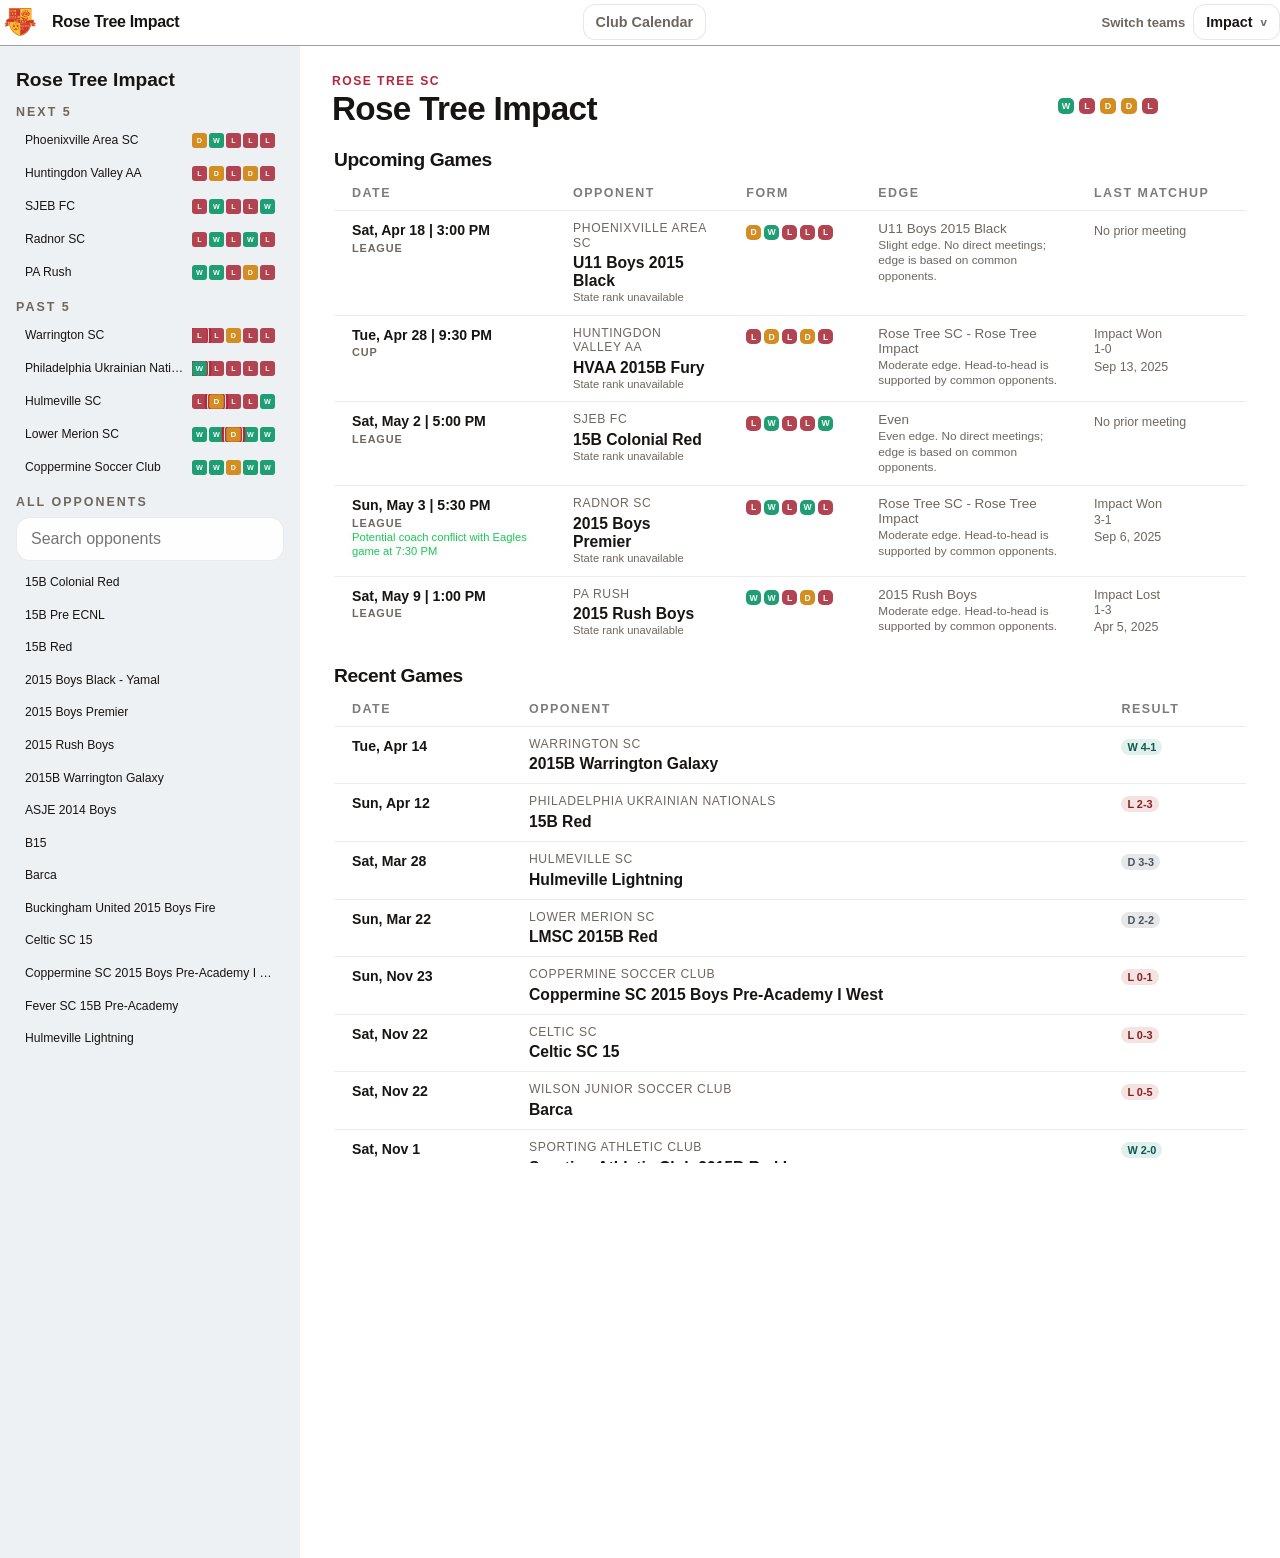
==== commit ff9f1ef6: "Publish RTSC Soccer Wizard update" ====
--- a/rtsc-soccer-wizard/web/index.html
+++ b/rtsc-soccer-wizard/web/index.html
@@ -141,6 +141,67 @@
           </div>
         </section>
 
+        <section class="panel calendar-spotlight-panel" id="calendar-spotlight-panel" hidden>
+          <div class="calendar-filter-bar">
+            <div class="calendar-filter-copy">
+              <p class="home-section-kicker">Filter Teams</p>
+              <p class="calendar-filter-note">Focus the club calendar on one or more anchor teams.</p>
+            </div>
+            <div class="calendar-filter-pills" id="calendar-filter-pills"></div>
+          </div>
+          <div class="home-sections calendar-venue-sections">
+            <div class="home-section">
+              <div class="home-section-heading">
+                <p class="home-section-kicker">Upcoming Home Games</p>
+                <h4>Upcoming at Cherry St. Park</h4>
+                <p class="home-section-copy">RTSC home matches at Cherry St. in the next 30 days.</p>
+              </div>
+              <div class="calendar-spotlight-grid" id="calendar-cherry-grid"></div>
+            </div>
+            <div class="home-section">
+              <div class="home-section-heading">
+                <p class="home-section-kicker">Upcoming Home Games</p>
+                <h4>Upcoming at Sleighton Park</h4>
+                <p class="home-section-copy">RTSC home matches at Sleighton Park in the next 30 days.</p>
+              </div>
+              <div class="calendar-spotlight-grid" id="calendar-sleighton-grid"></div>
+            </div>
+          </div>
+        </section>
+
+        <section class="panel calendar-panel" id="calendar-panel" hidden>
+          <div class="panel-header">
+            <div>
+              <p class="eyebrow">Calendar</p>
+              <h3>RTSC Upcoming Games</h3>
+              <p class="panel-copy" id="calendar-range-label">The next 30 days across tracked Rose Tree anchors.</p>
+            </div>
+          </div>
+          <div class="table-wrap">
+            <table class="calendar-table">
+              <thead>
+                <tr>
+                  <th>Anchor</th>
+                  <th>Opponent</th>
+                  <th>Date / Time</th>
+                  <th>Location</th>
+                </tr>
+              </thead>
+              <tbody id="calendar-matches-body"></tbody>
+            </table>
+          </div>
+          <div class="home-sections calendar-home-sections">
+            <div class="home-section">
+              <div class="home-section-heading">
+                <p class="home-section-kicker">Next Home Games</p>
+                <h4>Next Home Games by Team</h4>
+                <p class="home-section-copy">The next two home matches for each tracked anchor team.</p>
+              </div>
+              <div class="calendar-home-grid" id="calendar-home-games-grid"></div>
+            </div>
+          </div>
+        </section>
+
         <section class="panel" id="matches-panel">
           <div class="panel-header">
           </div>
--- a/rtsc-soccer-wizard/web/styles.css
+++ b/rtsc-soccer-wizard/web/styles.css
@@ -1739,6 +1739,13 @@
   min-width: 0;
 }
 
+.anchor-nav-primary-links {
+  display: inline-flex;
+  align-items: center;
+  gap: 8px;
+  min-width: 0;
+}
+
 .anchor-nav-picker {
   display: inline-flex;
   align-items: center;
@@ -1856,6 +1863,68 @@
   background: rgba(15, 139, 99, 0.08);
 }
 
+.calendar-panel {
+  display: grid;
+  gap: 18px;
+}
+
+.calendar-spotlight-panel {
+  display: grid;
+  gap: 18px;
+}
+
+.calendar-filter-bar {
+  display: flex;
+  align-items: flex-end;
+  justify-content: space-between;
+  gap: 14px;
+  flex-wrap: wrap;
+}
+
+.calendar-filter-copy {
+  display: grid;
+  gap: 4px;
+}
+
+.calendar-filter-note {
+  margin: 0;
+  color: var(--muted);
+  font-size: 0.9rem;
+  line-height: 1.4;
+}
+
+.calendar-filter-pills {
+  display: flex;
+  align-items: center;
+  gap: 8px;
+  flex-wrap: wrap;
+}
+
+.calendar-filter-pill {
+  display: inline-flex;
+  align-items: center;
+  padding: 8px 12px;
+  border: 1px solid rgba(23, 21, 19, 0.12);
+  border-radius: 999px;
+  background: rgba(255, 255, 255, 0.7);
+  color: var(--muted);
+  font: inherit;
+  font-size: 0.86rem;
+  font-weight: 600;
+  cursor: pointer;
+}
+
+.calendar-filter-pill:hover {
+  background: rgba(23, 21, 19, 0.04);
+  color: var(--ink);
+}
+
+.calendar-filter-pill.is-active {
+  border-color: rgba(179, 38, 59, 0.24);
+  background: rgba(179, 38, 59, 0.08);
+  color: var(--accent);
+}
+
 .hero-home {
   min-height: auto;
   padding: 2px 0 8px;
@@ -2409,6 +2478,7 @@
 .home-competition-pill,
 .home-conflict-note,
 .details-secondary,
+.calendar-panel .panel-copy,
 .sidebar-copy,
 #team-subtitle,
 .dataset-meta,
@@ -2445,6 +2515,125 @@
 
 .home-edge-note {
   color: var(--muted);
+}
+
+.calendar-anchor-pill {
+  display: inline-flex;
+  align-items: center;
+  padding: 4px 9px;
+  border-radius: 999px;
+  background: rgba(179, 38, 59, 0.08);
+  color: var(--accent);
+  font-size: 0.78rem;
+  font-weight: 700;
+}
+
+.calendar-table td {
+  vertical-align: top;
+}
+
+.calendar-home-sections {
+  grid-template-columns: 1fr;
+}
+
+.calendar-venue-sections {
+  grid-template-columns: repeat(2, minmax(0, 1fr));
+  align-items: start;
+}
+
+.calendar-spotlight-grid {
+  display: grid;
+  grid-template-columns: 1fr;
+  gap: 14px;
+  align-content: start;
+}
+
+.calendar-spotlight-card {
+  display: grid;
+  gap: 6px;
+  width: 100%;
+  padding: 14px;
+  border: 1px solid rgba(179, 38, 59, 0.14);
+  border-radius: 16px;
+  background:
+    linear-gradient(135deg, rgba(179, 38, 59, 0.08), rgba(240, 179, 35, 0.06)),
+    rgba(255, 255, 255, 0.55);
+}
+
+.calendar-spotlight-topline {
+  display: flex;
+  align-items: center;
+  justify-content: space-between;
+  gap: 8px;
+}
+
+.calendar-spotlight-badge {
+  display: inline-flex;
+  align-items: center;
+  padding: 4px 8px;
+  border-radius: 999px;
+  background: rgba(15, 139, 99, 0.1);
+  color: #0f8b63;
+  font-size: 0.76rem;
+  font-weight: 700;
+}
+
+.calendar-spotlight-opponent {
+  color: var(--ink);
+  font-size: 1rem;
+  font-weight: 700;
+  line-height: 1.35;
+}
+
+.calendar-spotlight-meta {
+  color: var(--muted);
+  font-size: 0.9rem;
+  line-height: 1.4;
+}
+
+.calendar-home-grid {
+  display: grid;
+  grid-template-columns: repeat(auto-fit, minmax(220px, 1fr));
+  gap: 14px;
+}
+
+.calendar-home-card {
+  padding: 14px;
+  border: 1px solid rgba(23, 21, 19, 0.08);
+  border-radius: 14px;
+  background: rgba(255, 255, 255, 0.45);
+}
+
+.calendar-home-card-header {
+  margin-bottom: 10px;
+}
+
+.calendar-home-card-body {
+  display: grid;
+  gap: 10px;
+}
+
+.calendar-home-game {
+  display: grid;
+  gap: 2px;
+}
+
+.calendar-home-game + .calendar-home-game {
+  padding-top: 10px;
+  border-top: 1px solid rgba(23, 21, 19, 0.08);
+}
+
+.calendar-home-game-title {
+  font-weight: 700;
+  color: var(--ink);
+  line-height: 1.3;
+}
+
+.calendar-home-game-meta,
+.calendar-home-empty {
+  color: var(--muted);
+  font-size: 0.88rem;
+  line-height: 1.4;
 }
 
 .home-edge-stack {
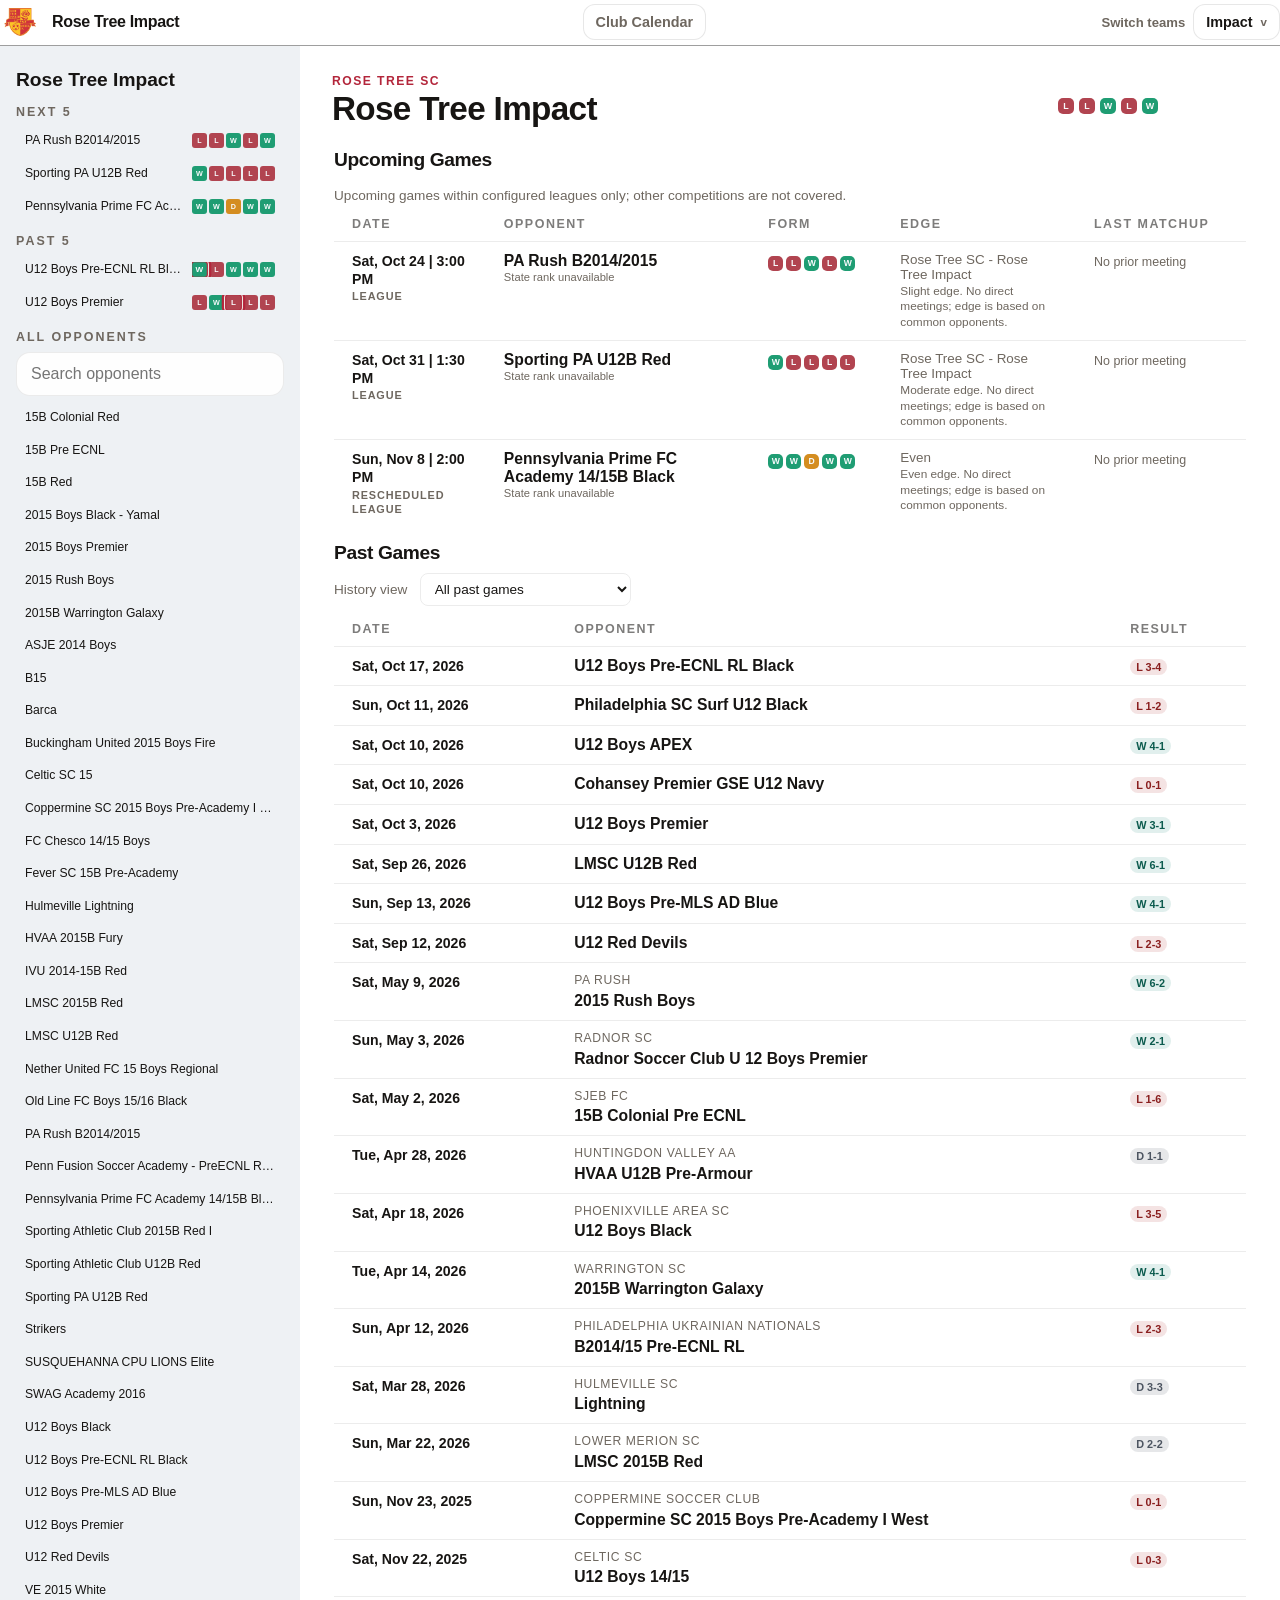
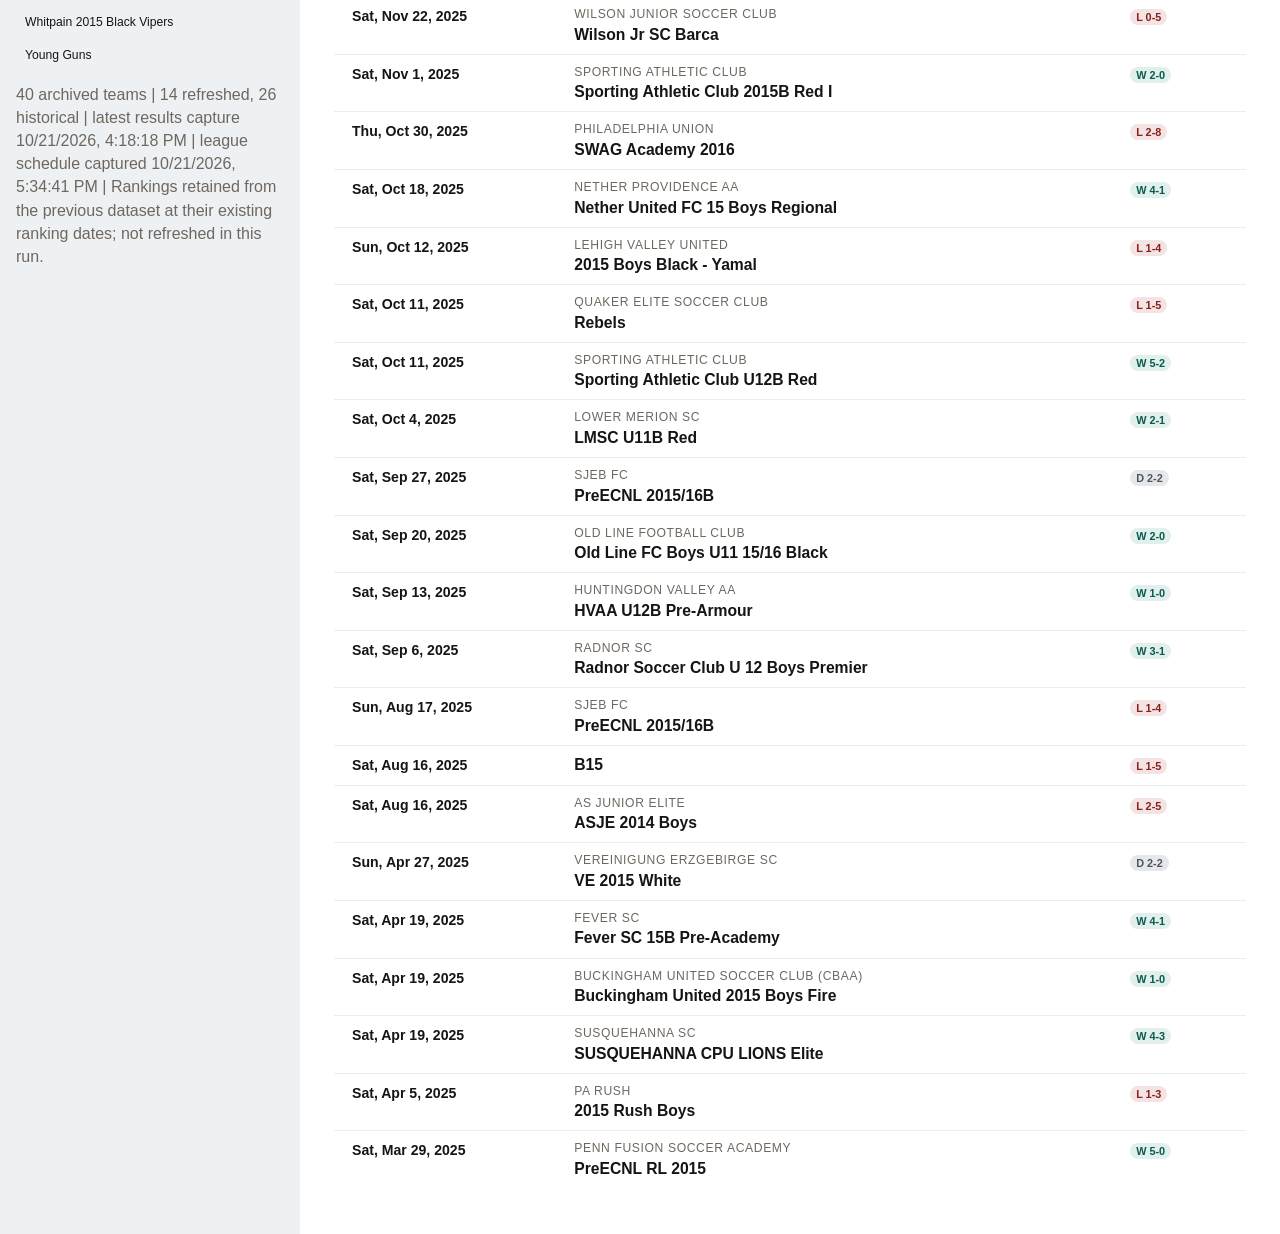
==== commit c2bb4626: "Restore cross-season results and archived opponent history" ====
--- a/rtsc-soccer-wizard/web/index.html
+++ b/rtsc-soccer-wizard/web/index.html
@@ -121,9 +121,14 @@
             </div>
             <div class="home-section">
               <div class="home-section-heading">
-                <p class="home-section-kicker">Recent Read</p>
-                <h4>Recent Games</h4>
-                <p class="home-section-copy">A clean look back at the latest results and the teams that shaped recent form.</p>
+                <p class="home-section-kicker">Across Seasons</p>
+                <h4>Past Games</h4>
+                <p class="home-section-copy">Results and unresolved fixtures across every archived season.</p>
+                <label class="history-view-label" for="home-history-view">History view</label>
+                <select id="home-history-view" aria-label="Game history view">
+                  <option value="all">All past games</option>
+                  <option value="recent">Recent results + unresolved</option>
+                </select>
               </div>
               <div class="table-wrap">
                 <table class="home-recent-table">
--- a/rtsc-soccer-wizard/web/styles.css
+++ b/rtsc-soccer-wizard/web/styles.css
@@ -3642,3 +3642,12 @@
     font-size: 0.78rem;
   }
 }
+/* Unknown results remain distinct from draws and never imply a final score. */
+.compare-result-pending {
+  background: #fff1c2;
+  color: #744b00;
+  border: 1px solid #d1a34b;
+}
+.pending-score-source { display: block; font-size: 0.72rem; margin-top: 4px; color: var(--muted); }
+.history-view-label { display: inline-block; margin: 10px 8px 0 0; font-size: 0.85rem; color: var(--muted); }
+#home-history-view { margin-top: 10px; padding: 7px 10px; border: 1px solid var(--border); border-radius: 8px; color: inherit; background: var(--panel); font: inherit; font-size: 0.85rem; }
